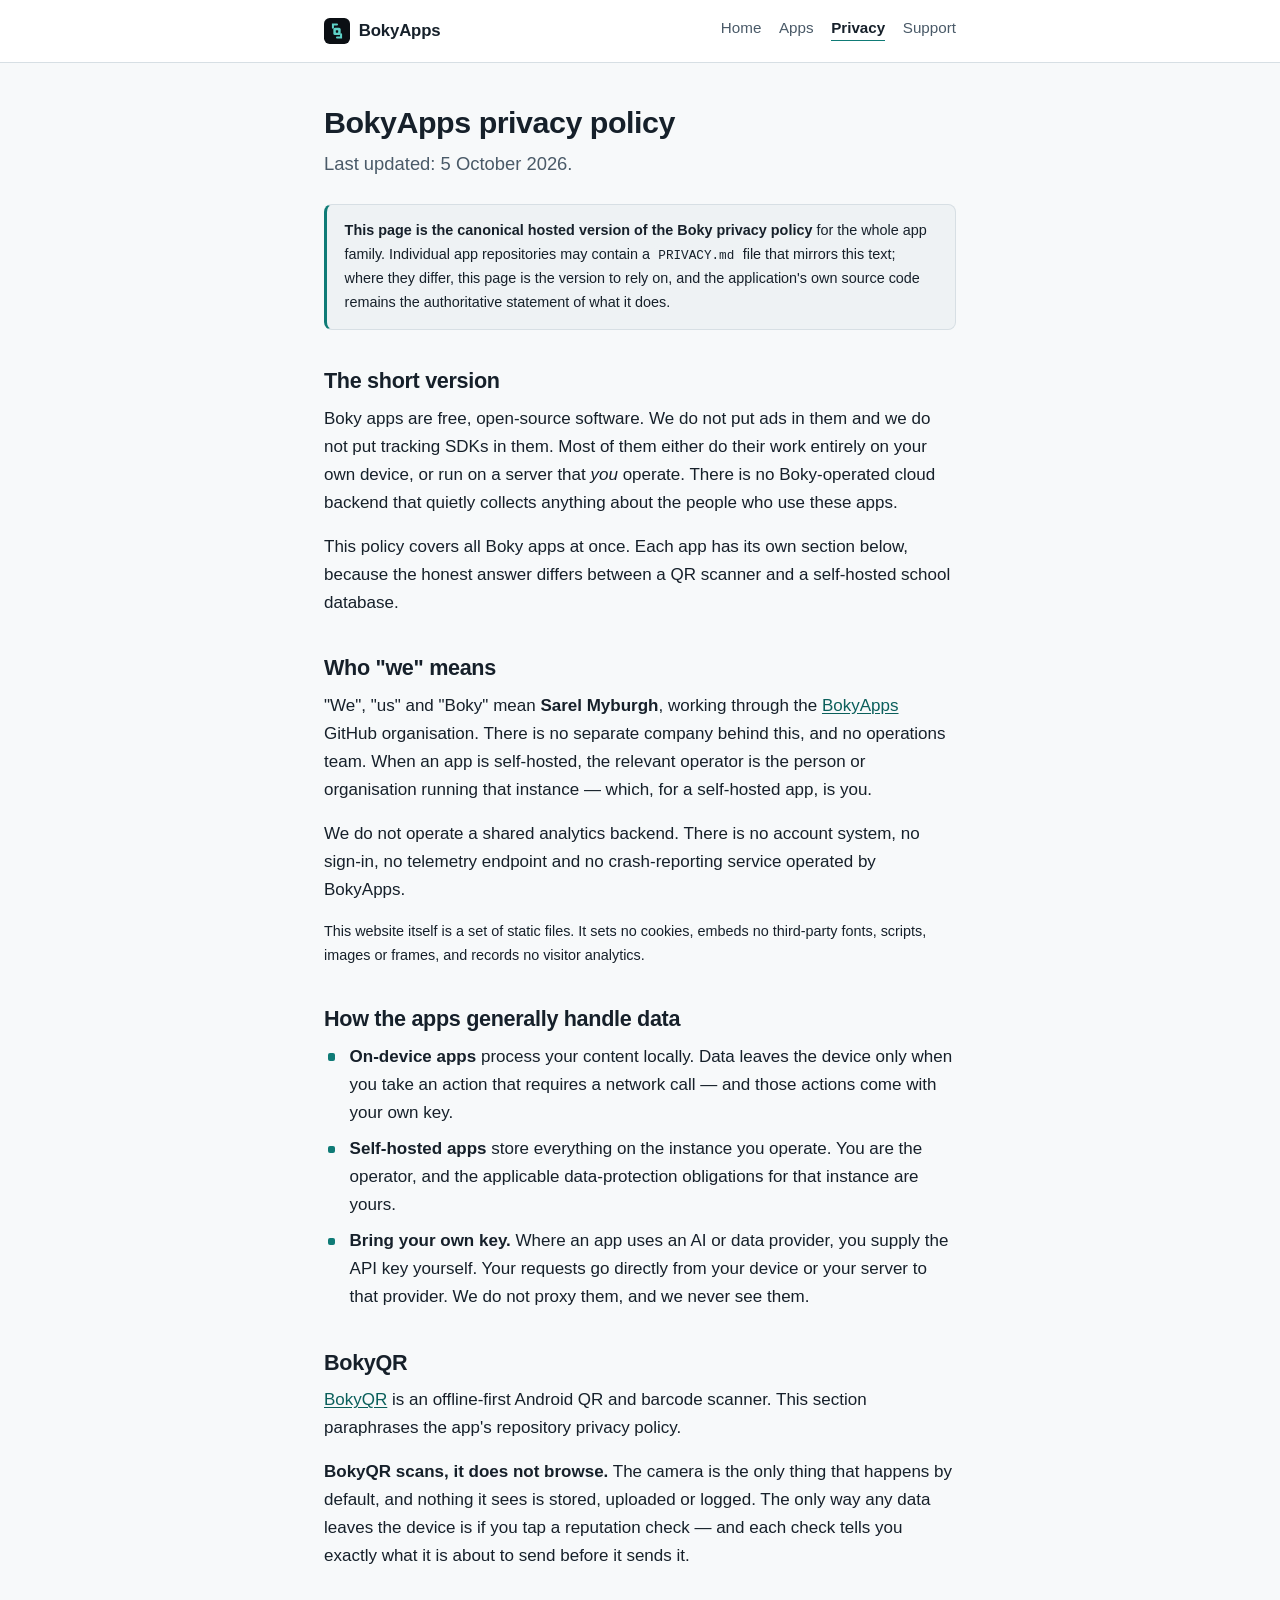
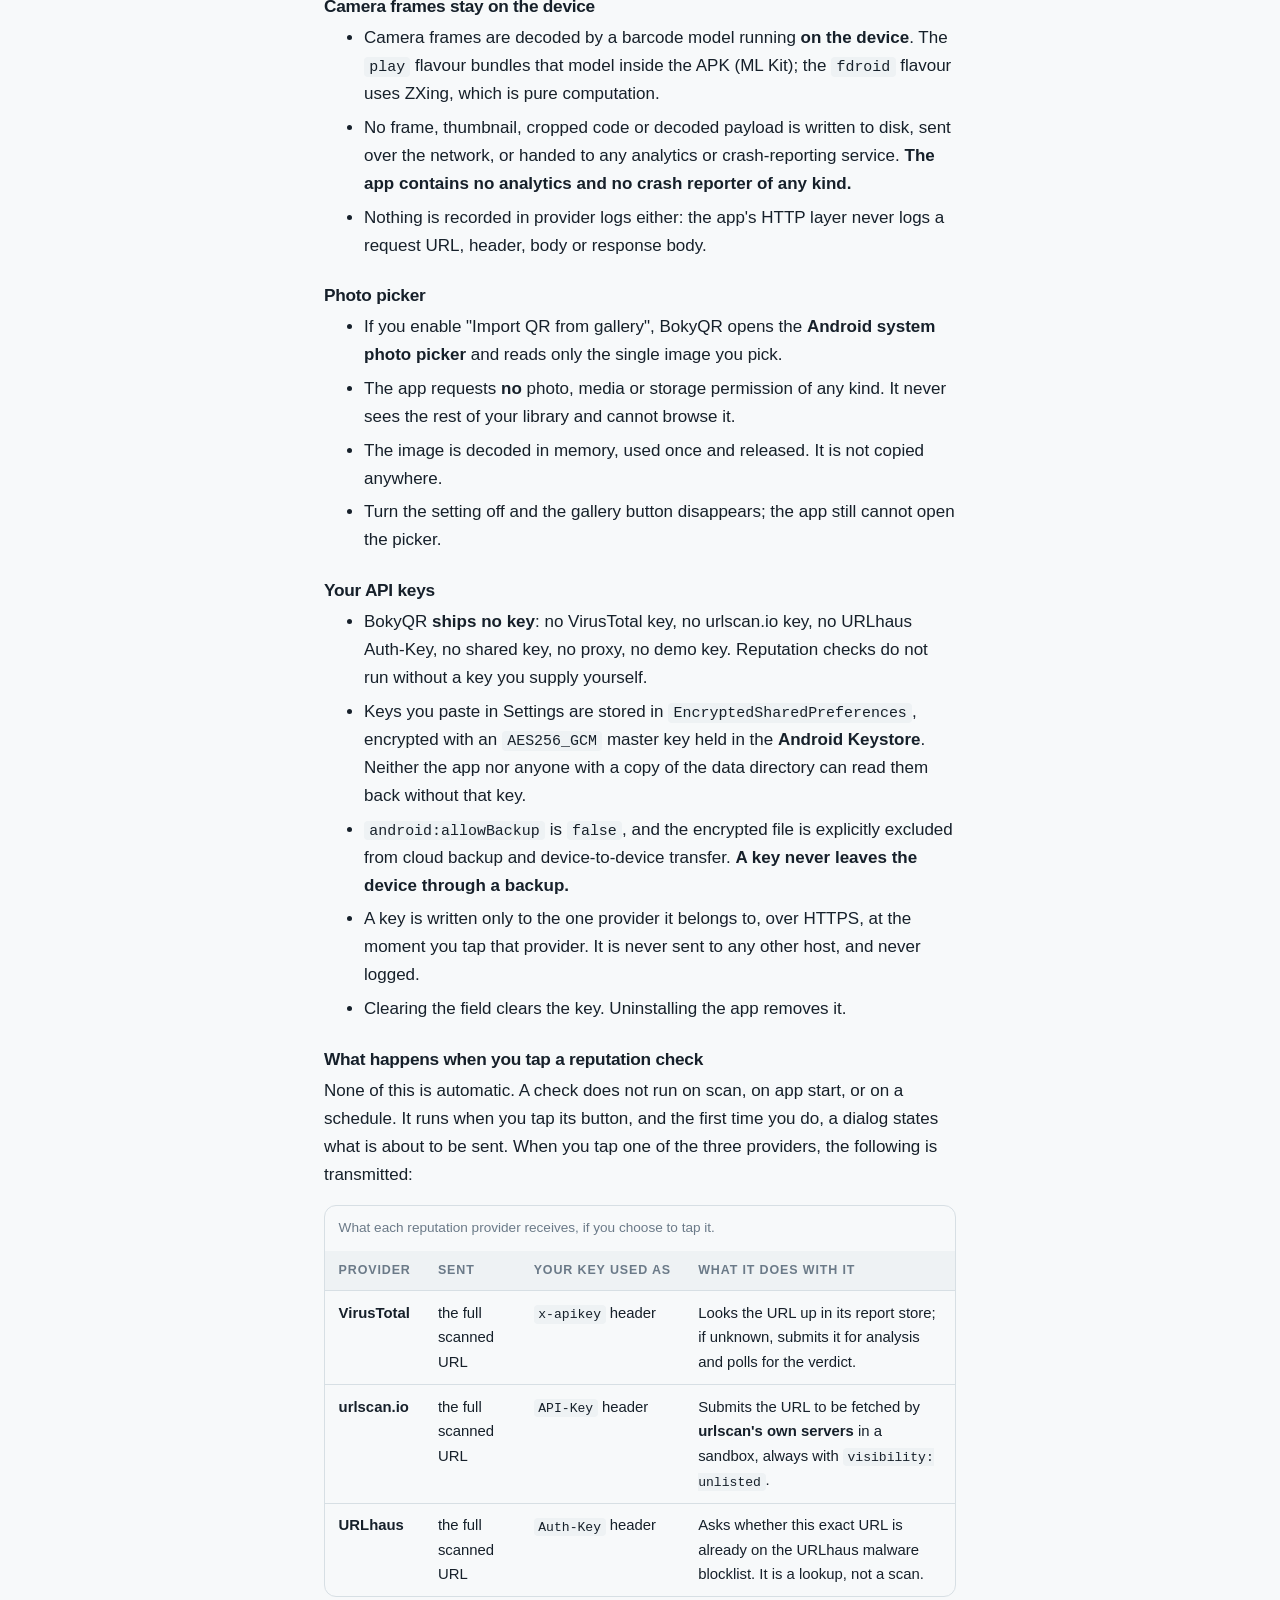
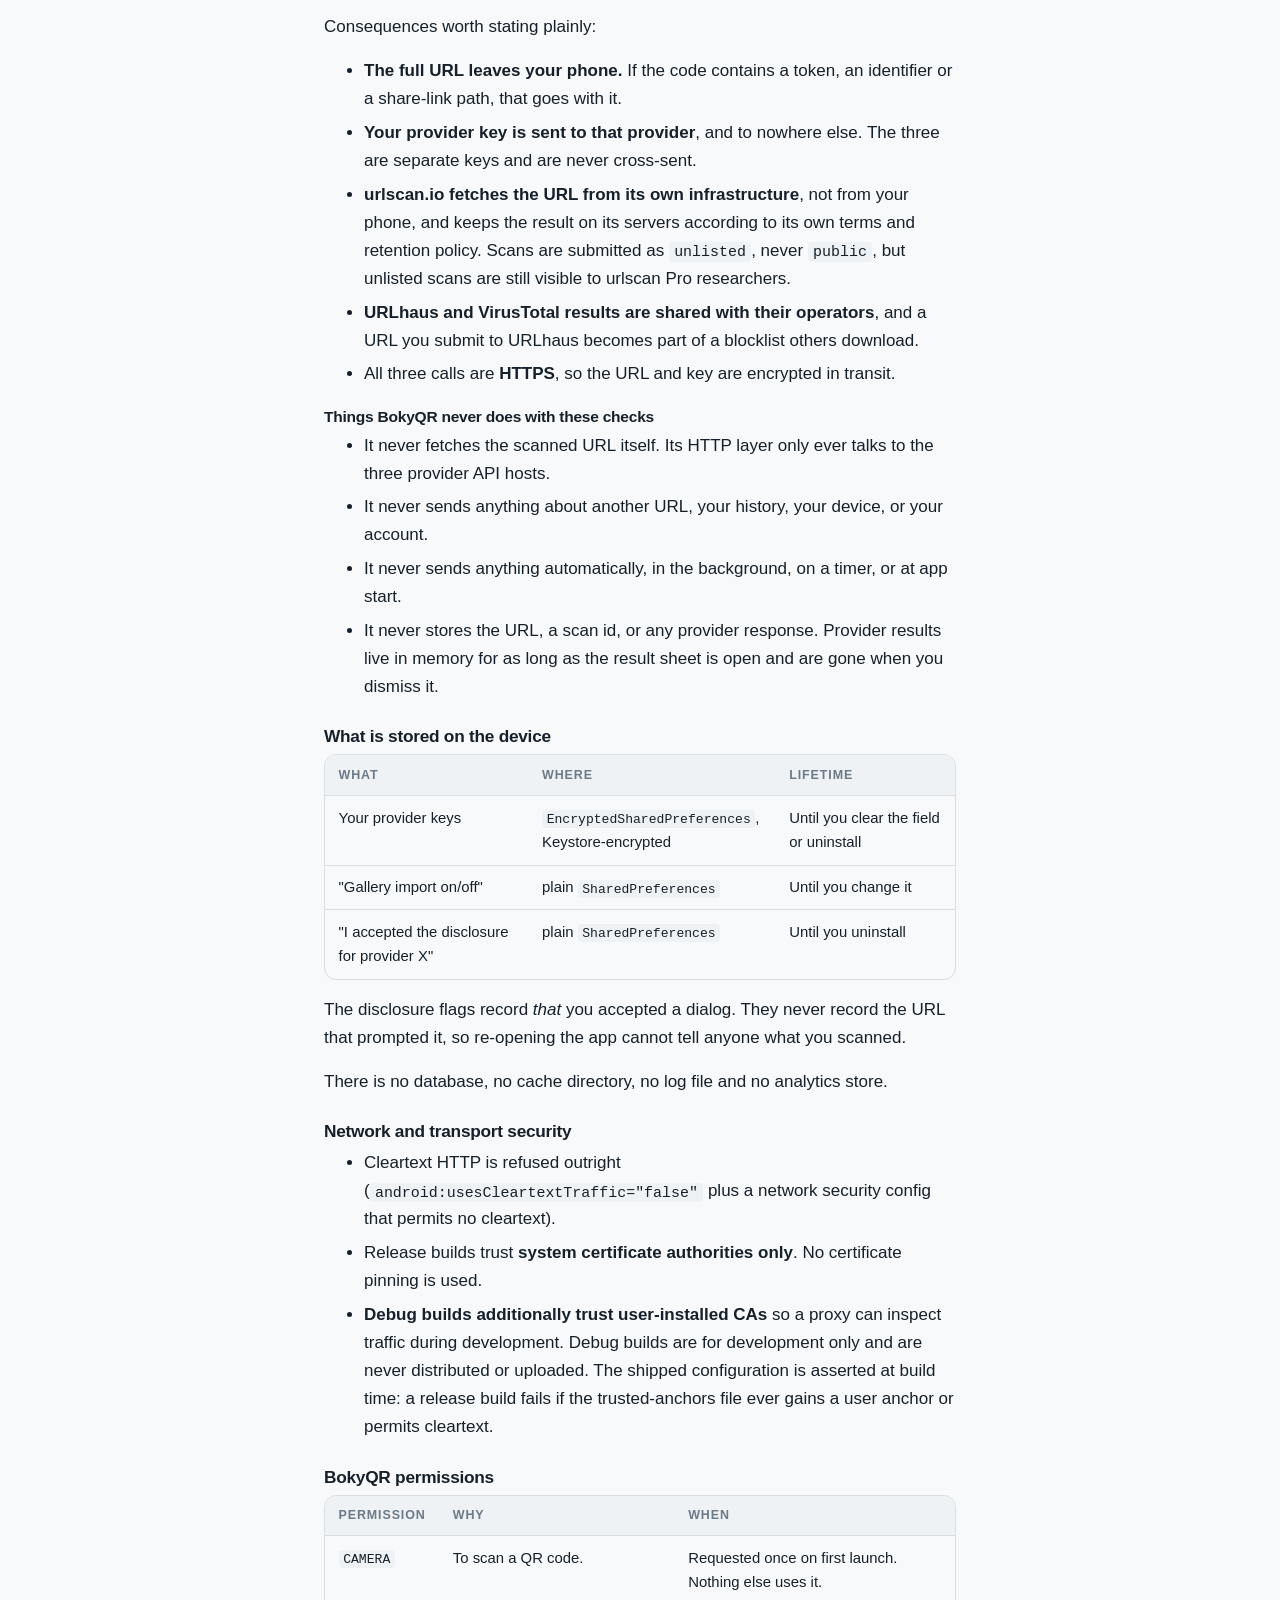
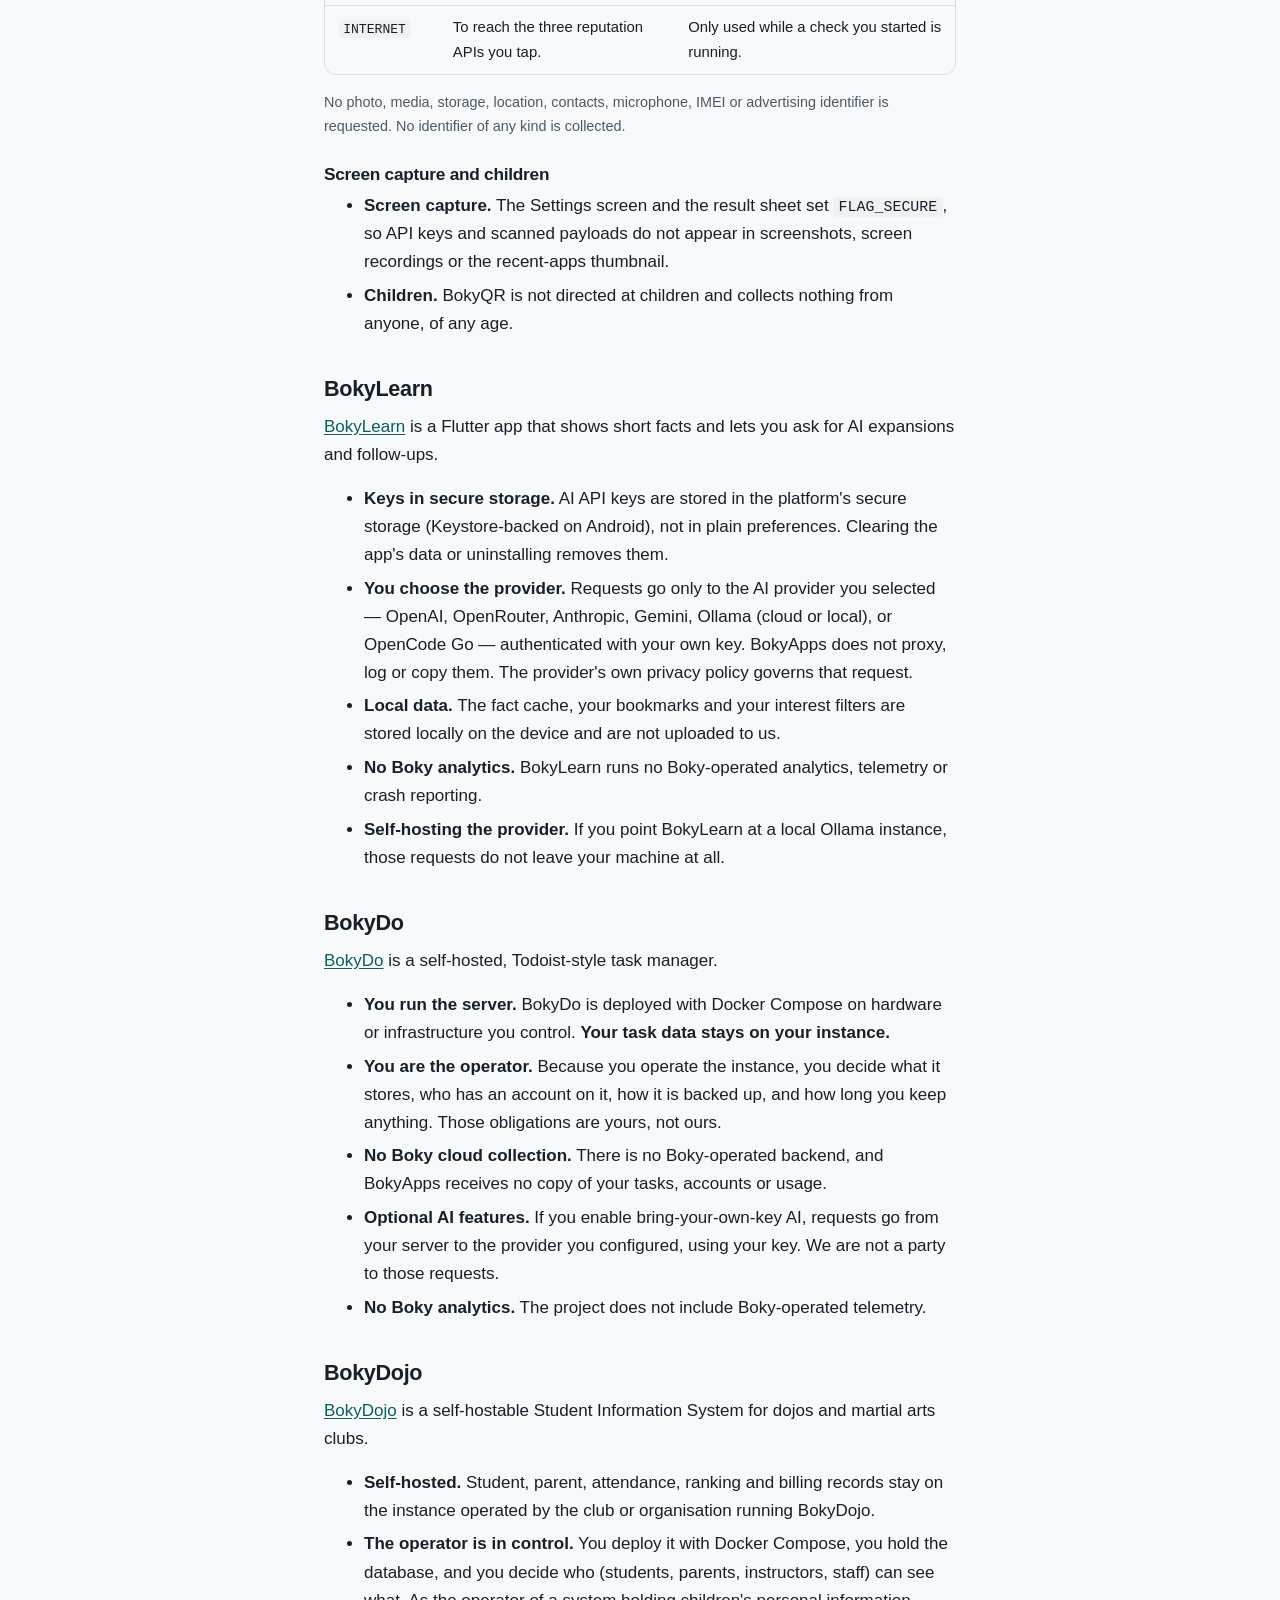
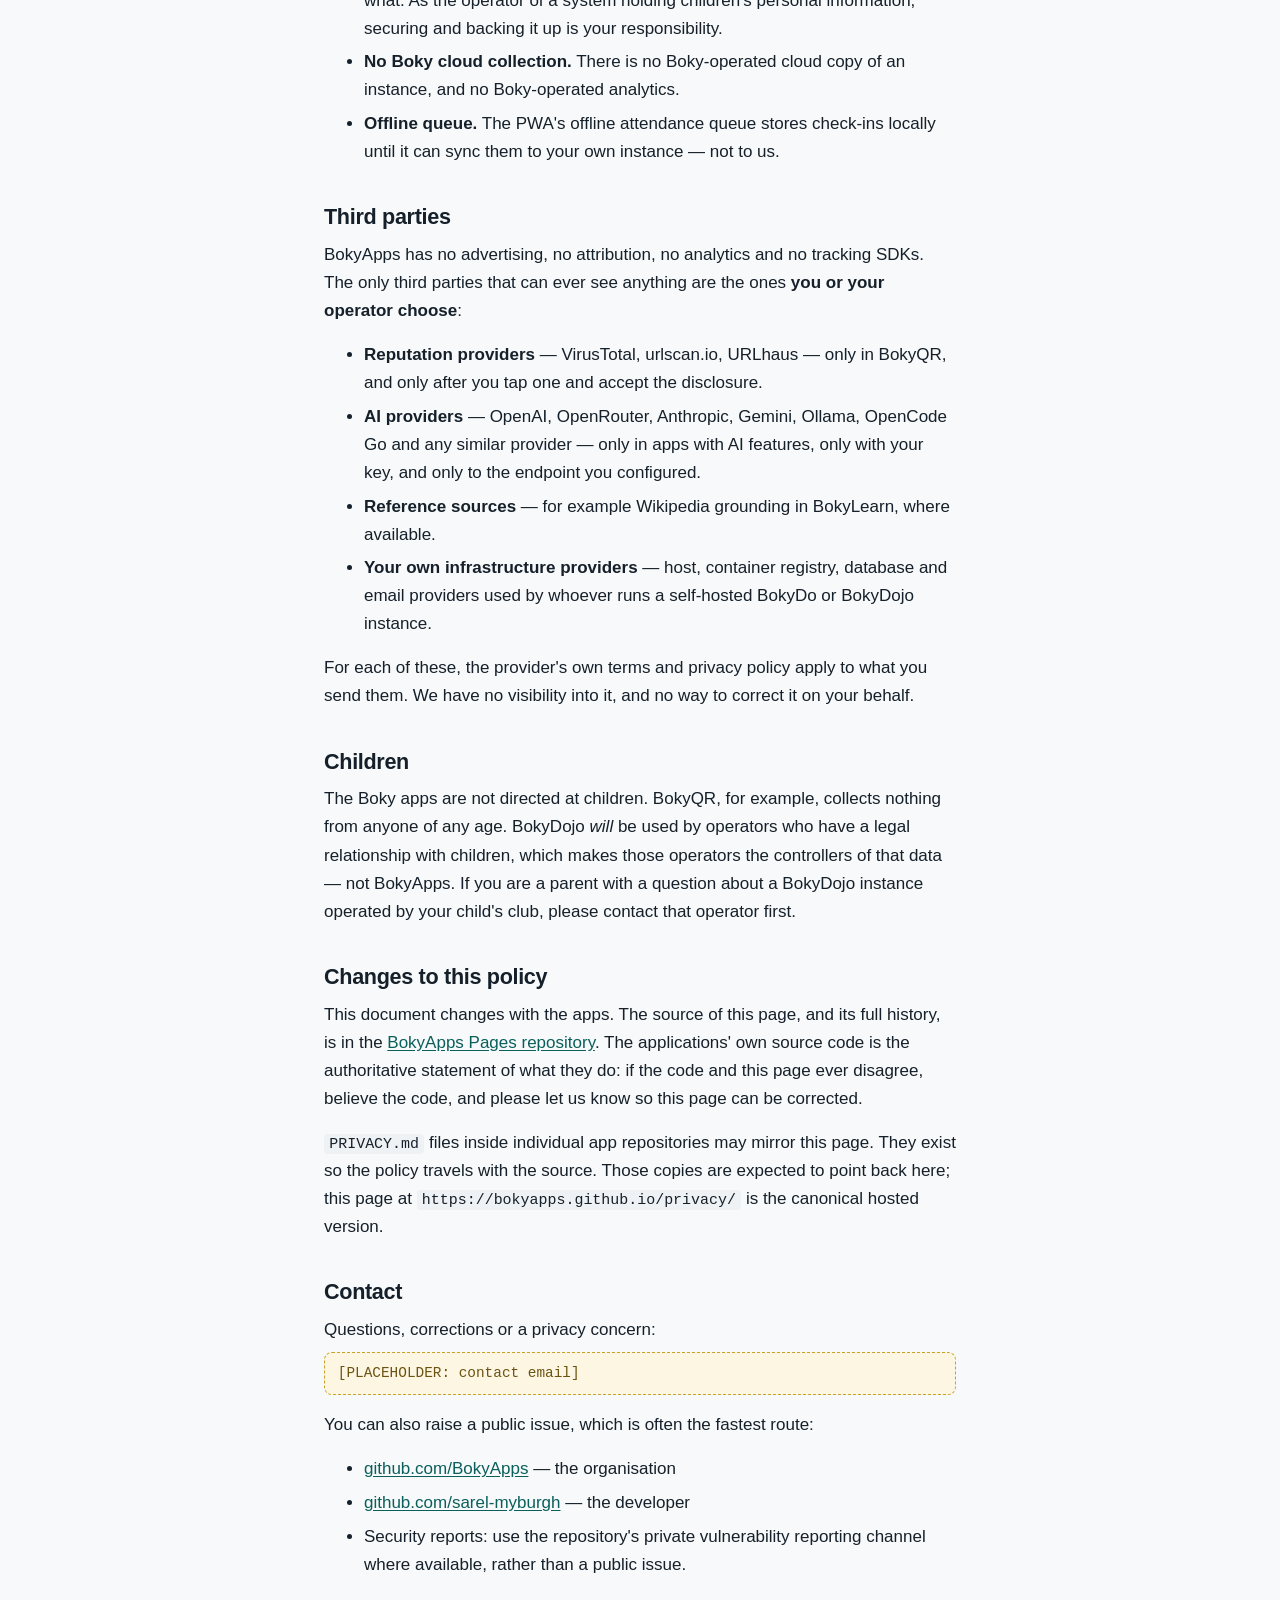
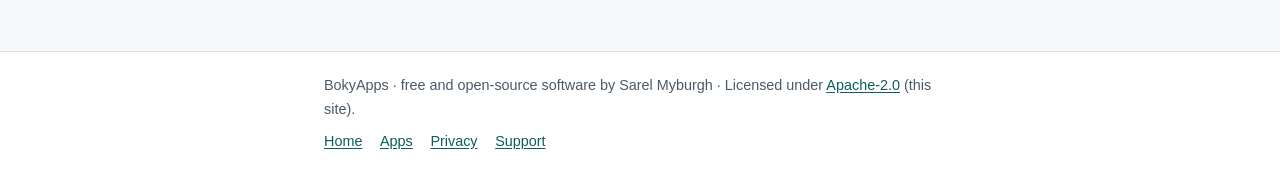
==== privacy/index.html @ 9769fcdb "Add Boky apps GitHub Pages site Static home for BokyQR, BokyDo, BokyLearn and BokyDojo: ethos landin" ====
<!DOCTYPE html>
<html lang="en">
<head>
<meta charset="utf-8">
<meta name="viewport" content="width=device-width, initial-scale=1">
<title>Privacy policy — BokyApps</title>
<meta name="description" content="The single privacy policy for all Boky apps: BokyQR, BokyDo, BokyLearn and BokyDojo. No ads, no tracking, no Boky-operated cloud backend.">
<link rel="icon" href="/assets/favicon.svg" type="image/svg+xml">
<link rel="canonical" href="https://bokyapps.github.io/privacy/">
<link rel="stylesheet" href="/assets/style.css">
</head>
<body>
<a class="skip-link" href="#main">Skip to main content</a>
<div class="page">

<header class="site-header">
  <div class="wrap">
    <a class="brand" href="/">
      <svg viewBox="0 0 64 64" aria-hidden="true" focusable="false">
        <rect width="64" height="64" rx="14" fill="#0b0f14"/>
        <g fill="none" stroke="#5fd3c9" stroke-width="5" stroke-linecap="round">
          <path d="M22 24V16h10"/><path d="M42 40v8H32"/>
        </g>
        <rect x="23" y="24" width="18" height="18" rx="4" fill="#5fd3c9"/>
        <rect x="29" y="30" width="6" height="6" rx="1.5" fill="#0b0f14"/>
      </svg>
      <span>BokyApps</span>
    </a>
    <nav class="nav" aria-label="Main">
      <ul>
        <li><a href="/">Home</a></li>
        <li><a href="/#apps">Apps</a></li>
        <li><a href="/privacy/" aria-current="page">Privacy</a></li>
        <li><a href="/support/">Support</a></li>
      </ul>
    </nav>
  </div>
</header>

<main id="main">
  <div class="wrap">

    <h1>BokyApps privacy policy</h1>
    <p class="lede">Last updated: 5 October 2026.</p>

    <div class="note">
      <p class="small">
        <strong>This page is the canonical hosted version of the Boky privacy policy</strong>
        for the whole app family. Individual app repositories may contain a
        <code>PRIVACY.md</code> file that mirrors this text; where they differ, this page is
        the version to rely on, and the application's own source code remains the
        authoritative statement of what it does.
      </p>
    </div>

    <h2 id="intro">The short version</h2>
    <p>
      Boky apps are free, open-source software. We do not put ads in them and we do not put
      tracking SDKs in them. Most of them either do their work entirely on your own device,
      or run on a server that <em>you</em> operate. There is no Boky-operated cloud backend
      that quietly collects anything about the people who use these apps.
    </p>
    <p>
      This policy covers all Boky apps at once. Each app has its own section below, because
      the honest answer differs between a QR scanner and a self-hosted school database.
    </p>

    <h2 id="who-we-are">Who "we" means</h2>
    <p>
      "We", "us" and "Boky" mean <strong>Sarel Myburgh</strong>, working through the
      <a href="https://github.com/BokyApps" rel="noopener">BokyApps</a> GitHub organisation.
      There is no separate company behind this, and no operations team. When an app is
      self-hosted, the relevant operator is the person or organisation running that
      instance &mdash; which, for a self-hosted app, is you.
    </p>
    <p>
      We do not operate a shared analytics backend. There is no account system, no sign-in,
      no telemetry endpoint and no crash-reporting service operated by BokyApps.
    </p>
    <p class="small">
      This website itself is a set of static files. It sets no cookies, embeds no
      third-party fonts, scripts, images or frames, and records no visitor analytics.
    </p>

    <h2 id="general">How the apps generally handle data</h2>
    <ul class="checklist">
      <li><strong>On-device apps</strong> process your content locally. Data leaves the device only when you take an action that requires a network call &mdash; and those actions come with your own key.</li>
      <li><strong>Self-hosted apps</strong> store everything on the instance you operate. You are the operator, and the applicable data-protection obligations for that instance are yours.</li>
      <li><strong>Bring your own key.</strong> Where an app uses an AI or data provider, you supply the API key yourself. Your requests go directly from your device or your server to that provider. We do not proxy them, and we never see them.</li>
    </ul>

    <h2 id="bokyqr">BokyQR</h2>
    <p>
      <a href="https://github.com/sarel-myburgh/BokyQR" rel="noopener">BokyQR</a> is an
      offline-first Android QR and barcode scanner. This section paraphrases the app's
      repository privacy policy.
    </p>
    <p>
      <strong>BokyQR scans, it does not browse.</strong> The camera is the only thing that
      happens by default, and nothing it sees is stored, uploaded or logged. The only way
      any data leaves the device is if you tap a reputation check &mdash; and each check
      tells you exactly what it is about to send before it sends it.
    </p>

    <h3>Camera frames stay on the device</h3>
    <ul>
      <li>Camera frames are decoded by a barcode model running <strong>on the device</strong>. The <code>play</code> flavour bundles that model inside the APK (ML Kit); the <code>fdroid</code> flavour uses ZXing, which is pure computation.</li>
      <li>No frame, thumbnail, cropped code or decoded payload is written to disk, sent over the network, or handed to any analytics or crash-reporting service. <strong>The app contains no analytics and no crash reporter of any kind.</strong></li>
      <li>Nothing is recorded in provider logs either: the app's HTTP layer never logs a request URL, header, body or response body.</li>
    </ul>

    <h3>Photo picker</h3>
    <ul>
      <li>If you enable "Import QR from gallery", BokyQR opens the <strong>Android system photo picker</strong> and reads only the single image you pick.</li>
      <li>The app requests <strong>no</strong> photo, media or storage permission of any kind. It never sees the rest of your library and cannot browse it.</li>
      <li>The image is decoded in memory, used once and released. It is not copied anywhere.</li>
      <li>Turn the setting off and the gallery button disappears; the app still cannot open the picker.</li>
    </ul>

    <h3>Your API keys</h3>
    <ul>
      <li>BokyQR <strong>ships no key</strong>: no VirusTotal key, no urlscan.io key, no URLhaus Auth-Key, no shared key, no proxy, no demo key. Reputation checks do not run without a key you supply yourself.</li>
      <li>Keys you paste in Settings are stored in <code>EncryptedSharedPreferences</code>, encrypted with an <code>AES256_GCM</code> master key held in the <strong>Android Keystore</strong>. Neither the app nor anyone with a copy of the data directory can read them back without that key.</li>
      <li><code>android:allowBackup</code> is <code>false</code>, and the encrypted file is explicitly excluded from cloud backup and device-to-device transfer. <strong>A key never leaves the device through a backup.</strong></li>
      <li>A key is written only to the one provider it belongs to, over HTTPS, at the moment you tap that provider. It is never sent to any other host, and never logged.</li>
      <li>Clearing the field clears the key. Uninstalling the app removes it.</li>
    </ul>

    <h3>What happens when you tap a reputation check</h3>
    <p>
      None of this is automatic. A check does not run on scan, on app start, or on a
      schedule. It runs when you tap its button, and the first time you do, a dialog states
      what is about to be sent. When you tap one of the three providers, the following is
      transmitted:
    </p>
    <div class="table-scroll">
      <table>
        <caption>What each reputation provider receives, if you choose to tap it.</caption>
        <thead>
          <tr>
            <th scope="col">Provider</th>
            <th scope="col">Sent</th>
            <th scope="col">Your key used as</th>
            <th scope="col">What it does with it</th>
          </tr>
        </thead>
        <tbody>
          <tr>
            <td><strong>VirusTotal</strong></td>
            <td>the full scanned URL</td>
            <td><code>x-apikey</code> header</td>
            <td>Looks the URL up in its report store; if unknown, submits it for analysis and polls for the verdict.</td>
          </tr>
          <tr>
            <td><strong>urlscan.io</strong></td>
            <td>the full scanned URL</td>
            <td><code>API-Key</code> header</td>
            <td>Submits the URL to be fetched by <strong>urlscan's own servers</strong> in a sandbox, always with <code>visibility: unlisted</code>.</td>
          </tr>
          <tr>
            <td><strong>URLhaus</strong></td>
            <td>the full scanned URL</td>
            <td><code>Auth-Key</code> header</td>
            <td>Asks whether this exact URL is already on the URLhaus malware blocklist. It is a lookup, not a scan.</td>
          </tr>
        </tbody>
      </table>
    </div>

    <p>Consequences worth stating plainly:</p>
    <ul>
      <li><strong>The full URL leaves your phone.</strong> If the code contains a token, an identifier or a share-link path, that goes with it.</li>
      <li><strong>Your provider key is sent to that provider</strong>, and to nowhere else. The three are separate keys and are never cross-sent.</li>
      <li><strong>urlscan.io fetches the URL from its own infrastructure</strong>, not from your phone, and keeps the result on its servers according to its own terms and retention policy. Scans are submitted as <code>unlisted</code>, never <code>public</code>, but unlisted scans are still visible to urlscan Pro researchers.</li>
      <li><strong>URLhaus and VirusTotal results are shared with their operators</strong>, and a URL you submit to URLhaus becomes part of a blocklist others download.</li>
      <li>All three calls are <strong>HTTPS</strong>, so the URL and key are encrypted in transit.</li>
    </ul>

    <h4>Things BokyQR never does with these checks</h4>
    <ul>
      <li>It never fetches the scanned URL itself. Its HTTP layer only ever talks to the three provider API hosts.</li>
      <li>It never sends anything about another URL, your history, your device, or your account.</li>
      <li>It never sends anything automatically, in the background, on a timer, or at app start.</li>
      <li>It never stores the URL, a scan id, or any provider response. Provider results live in memory for as long as the result sheet is open and are gone when you dismiss it.</li>
    </ul>

    <h3>What is stored on the device</h3>
    <div class="table-scroll">
      <table>
        <thead>
          <tr><th scope="col">What</th><th scope="col">Where</th><th scope="col">Lifetime</th></tr>
        </thead>
        <tbody>
          <tr>
            <td>Your provider keys</td>
            <td><code>EncryptedSharedPreferences</code>, Keystore-encrypted</td>
            <td>Until you clear the field or uninstall</td>
          </tr>
          <tr>
            <td>"Gallery import on/off"</td>
            <td>plain <code>SharedPreferences</code></td>
            <td>Until you change it</td>
          </tr>
          <tr>
            <td>"I accepted the disclosure for provider X"</td>
            <td>plain <code>SharedPreferences</code></td>
            <td>Until you uninstall</td>
          </tr>
        </tbody>
      </table>
    </div>
    <p>
      The disclosure flags record <em>that</em> you accepted a dialog. They never record the
      URL that prompted it, so re-opening the app cannot tell anyone what you scanned.
    </p>
    <p>There is no database, no cache directory, no log file and no analytics store.</p>

    <h3>Network and transport security</h3>
    <ul>
      <li>Cleartext HTTP is refused outright (<code>android:usesCleartextTraffic="false"</code> plus a network security config that permits no cleartext).</li>
      <li>Release builds trust <strong>system certificate authorities only</strong>. No certificate pinning is used.</li>
      <li><strong>Debug builds additionally trust user-installed CAs</strong> so a proxy can inspect traffic during development. Debug builds are for development only and are never distributed or uploaded. The shipped configuration is asserted at build time: a release build fails if the trusted-anchors file ever gains a user anchor or permits cleartext.</li>
    </ul>

    <h3>BokyQR permissions</h3>
    <div class="table-scroll">
      <table>
        <thead>
          <tr><th scope="col">Permission</th><th scope="col">Why</th><th scope="col">When</th></tr>
        </thead>
        <tbody>
          <tr>
            <td><code>CAMERA</code></td>
            <td>To scan a QR code.</td>
            <td>Requested once on first launch. Nothing else uses it.</td>
          </tr>
          <tr>
            <td><code>INTERNET</code></td>
            <td>To reach the three reputation APIs you tap.</td>
            <td>Only used while a check you started is running.</td>
          </tr>
        </tbody>
      </table>
    </div>
    <p class="small muted">
      No photo, media, storage, location, contacts, microphone, IMEI or advertising identifier
      is requested. No identifier of any kind is collected.
    </p>

    <h3>Screen capture and children</h3>
    <ul>
      <li><strong>Screen capture.</strong> The Settings screen and the result sheet set <code>FLAG_SECURE</code>, so API keys and scanned payloads do not appear in screenshots, screen recordings or the recent-apps thumbnail.</li>
      <li><strong>Children.</strong> BokyQR is not directed at children and collects nothing from anyone, of any age.</li>
    </ul>

    <h2 id="bokylearn">BokyLearn</h2>
    <p>
      <a href="https://github.com/sarel-myburgh/bokylearn" rel="noopener">BokyLearn</a> is a
      Flutter app that shows short facts and lets you ask for AI expansions and follow-ups.
    </p>
    <ul>
      <li><strong>Keys in secure storage.</strong> AI API keys are stored in the platform's secure storage (Keystore-backed on Android), not in plain preferences. Clearing the app's data or uninstalling removes them.</li>
      <li><strong>You choose the provider.</strong> Requests go only to the AI provider you selected &mdash; OpenAI, OpenRouter, Anthropic, Gemini, Ollama (cloud or local), or OpenCode Go &mdash; authenticated with your own key. BokyApps does not proxy, log or copy them. The provider's own privacy policy governs that request.</li>
      <li><strong>Local data.</strong> The fact cache, your bookmarks and your interest filters are stored locally on the device and are not uploaded to us.</li>
      <li><strong>No Boky analytics.</strong> BokyLearn runs no Boky-operated analytics, telemetry or crash reporting.</li>
      <li><strong>Self-hosting the provider.</strong> If you point BokyLearn at a local Ollama instance, those requests do not leave your machine at all.</li>
    </ul>

    <h2 id="bokydo">BokyDo</h2>
    <p>
      <a href="https://github.com/sarel-myburgh/BokyDo" rel="noopener">BokyDo</a> is a
      self-hosted, Todoist-style task manager.
    </p>
    <ul>
      <li><strong>You run the server.</strong> BokyDo is deployed with Docker Compose on hardware or infrastructure you control. <strong>Your task data stays on your instance.</strong></li>
      <li><strong>You are the operator.</strong> Because you operate the instance, you decide what it stores, who has an account on it, how it is backed up, and how long you keep anything. Those obligations are yours, not ours.</li>
      <li><strong>No Boky cloud collection.</strong> There is no Boky-operated backend, and BokyApps receives no copy of your tasks, accounts or usage.</li>
      <li><strong>Optional AI features.</strong> If you enable bring-your-own-key AI, requests go from your server to the provider you configured, using your key. We are not a party to those requests.</li>
      <li><strong>No Boky analytics.</strong> The project does not include Boky-operated telemetry.</li>
    </ul>

    <h2 id="bokydojo">BokyDojo</h2>
    <p>
      <a href="https://github.com/sarel-myburgh/BokyDojo" rel="noopener">BokyDojo</a> is a
      self-hostable Student Information System for dojos and martial arts clubs.
    </p>
    <ul>
      <li><strong>Self-hosted.</strong> Student, parent, attendance, ranking and billing records stay on the instance operated by the club or organisation running BokyDojo.</li>
      <li><strong>The operator is in control.</strong> You deploy it with Docker Compose, you hold the database, and you decide who (students, parents, instructors, staff) can see what. As the operator of a system holding children's personal information, securing and backing it up is your responsibility.</li>
      <li><strong>No Boky cloud collection.</strong> There is no Boky-operated cloud copy of an instance, and no Boky-operated analytics.</li>
      <li><strong>Offline queue.</strong> The PWA's offline attendance queue stores check-ins locally until it can sync them to your own instance &mdash; not to us.</li>
    </ul>

    <h2 id="third-parties">Third parties</h2>
    <p>
      BokyApps has no advertising, no attribution, no analytics and no tracking SDKs. The
      only third parties that can ever see anything are the ones <strong>you or your
      operator choose</strong>:
    </p>
    <ul>
      <li><strong>Reputation providers</strong> &mdash; VirusTotal, urlscan.io, URLhaus &mdash; only in BokyQR, and only after you tap one and accept the disclosure.</li>
      <li><strong>AI providers</strong> &mdash; OpenAI, OpenRouter, Anthropic, Gemini, Ollama, OpenCode Go and any similar provider &mdash; only in apps with AI features, only with your key, and only to the endpoint you configured.</li>
      <li><strong>Reference sources</strong> &mdash; for example Wikipedia grounding in BokyLearn, where available.</li>
      <li><strong>Your own infrastructure providers</strong> &mdash; host, container registry, database and email providers used by whoever runs a self-hosted BokyDo or BokyDojo instance.</li>
    </ul>
    <p>
      For each of these, the provider's own terms and privacy policy apply to what you send
      them. We have no visibility into it, and no way to correct it on your behalf.
    </p>

    <h2 id="children">Children</h2>
    <p>
      The Boky apps are not directed at children. BokyQR, for example, collects nothing from
      anyone of any age. BokyDojo <em>will</em> be used by operators who have a legal
      relationship with children, which makes those operators the controllers of that data
      &mdash; not BokyApps. If you are a parent with a question about a BokyDojo instance
      operated by your child's club, please contact that operator first.
    </p>

    <h2 id="changes">Changes to this policy</h2>
    <p>
      This document changes with the apps. The source of this page, and its full history,
      is in the <a href="https://github.com/BokyApps/bokyapps.github.io" rel="noopener">BokyApps
      Pages repository</a>. The applications' own source code is the authoritative statement
      of what they do: if the code and this page ever disagree, believe the code, and please
      let us know so this page can be corrected.
    </p>
    <p>
      <code>PRIVACY.md</code> files inside individual app repositories may mirror this page.
      They exist so the policy travels with the source. Those copies are expected to point
      back here; this page at <code>https://bokyapps.github.io/privacy/</code> is the
      canonical hosted version.
    </p>

    <h2 id="contact">Contact</h2>
    <p>
      Questions, corrections or a privacy concern:
      <span class="placeholder">[PLACEHOLDER: contact email]</span>
    </p>
    <p>
      You can also raise a public issue, which is often the fastest route:
    </p>
    <ul>
      <li><a href="https://github.com/BokyApps" rel="noopener">github.com/BokyApps</a> &mdash; the organisation</li>
      <li><a href="https://github.com/sarel-myburgh" rel="noopener">github.com/sarel-myburgh</a> &mdash; the developer</li>
      <li>Security reports: use the repository's private vulnerability reporting channel where available, rather than a public issue.</li>
    </ul>

  </div>
</main>

<footer class="site-footer">
  <div class="wrap">
    <p>
      BokyApps &middot; free and open-source software by Sarel Myburgh &middot;
      Licensed under <a href="https://www.apache.org/licenses/LICENSE-2.0" rel="noopener">Apache-2.0</a> (this site).
    </p>
    <ul>
      <li><a href="/">Home</a></li>
      <li><a href="/#apps">Apps</a></li>
      <li><a href="/privacy/" aria-current="page">Privacy</a></li>
      <li><a href="/support/">Support</a></li>
    </ul>
  </div>
</footer>

</div>
</body>
</html>
---- assets/style.css ----
/* ==========================================================================
   BokyApps — shared stylesheet
   Static, self-hosted, no external fonts / CDNs / trackers.
   Light mode first, dark mode via prefers-color-scheme.
   ========================================================================== */

/* --- Design tokens ------------------------------------------------------ */

:root {
  color-scheme: light dark;

  --bg:        #f7f9fa;
  --bg-soft:   #ffffff;
  --bg-inset:  #eef2f4;
  --fg:        #16202a;
  --fg-muted:  #4a5a68;
  --fg-faint:  #6b7a88;
  --border:    #d7dfe4;
  --border-strong: #b9c5cd;

  --accent:      #0f7b76;
  --accent-soft: #e2f1f0;
  --accent-fg:   #0a5f5b;

  --ph-bg:    #fdf6e3;
  --ph-border:#c9a227;
  --ph-fg:    #6b5310;

  --code-bg: #eef2f4;

  --maxw: 42rem;
  --radius: 12px;
  --radius-sm: 8px;

  --font: -apple-system, BlinkMacSystemFont, "Segoe UI", Roboto, "Helvetica Neue",
          Arial, "Noto Sans", sans-serif, "Apple Color Emoji", "Segoe UI Emoji";
  --mono: ui-monospace, SFMono-Regular, Menlo, Consolas, "Liberation Mono",
          "DejaVu Sans Mono", monospace;
}

@media (prefers-color-scheme: dark) {
  :root {
    --bg:        #0b0f14;
    --bg-soft:   #121820;
    --bg-inset:  #18202a;
    --fg:        #e6edf3;
    --fg-muted:  #a9b8c4;
    --fg-faint:  #8496a3;
    --border:    #253039;
    --border-strong: #35424e;

    --accent:      #5fd3c9;
    --accent-soft: #10302f;
    --accent-fg:   #8fe4dc;

    --ph-bg:    #241f10;
    --ph-border:#a98b2a;
    --ph-fg:    #e8cf82;

    --code-bg: #18202a;
  }
}

/* --- Reset -------------------------------------------------------------- */

*, *::before, *::after { box-sizing: border-box; }

html {
  -webkit-text-size-adjust: 100%;
  scroll-behavior: smooth;
}

@media (prefers-reduced-motion: reduce) {
  html { scroll-behavior: auto; }
  *, *::before, *::after { animation-duration: .01ms !important; transition-duration: .01ms !important; }
}

body {
  margin: 0;
  background: var(--bg);
  color: var(--fg);
  font-family: var(--font);
  font-size: 1.0625rem;
  line-height: 1.65;
  -webkit-font-smoothing: antialiased;
  text-rendering: optimizeLegibility;
}

img, svg { max-width: 100%; height: auto; }

/* --- Skip link ---------------------------------------------------------- */

.skip-link {
  position: absolute;
  left: -9999px;
  top: 0;
  background: var(--accent);
  color: var(--bg);
  padding: .6rem 1rem;
  border-radius: 0 0 var(--radius-sm) 0;
  z-index: 10;
  font-weight: 600;
}
.skip-link:focus { left: 0; }

/* --- Layout ------------------------------------------------------------- */

.wrap {
  max-width: var(--maxw);
  margin: 0 auto;
  padding: 0 1.25rem;
}

.page {
  display: flex;
  flex-direction: column;
  min-height: 100vh;
}

main { flex: 1 0 auto; padding: 2.5rem 0 3.5rem; }

/* --- Header / nav ------------------------------------------------------- */

.site-header {
  border-bottom: 1px solid var(--border);
  background: var(--bg-soft);
}

.site-header .wrap {
  display: flex;
  flex-wrap: wrap;
  align-items: center;
  justify-content: space-between;
  gap: .5rem 1rem;
  padding-top: .9rem;
  padding-bottom: .9rem;
}

.brand {
  display: inline-flex;
  align-items: center;
  gap: .55rem;
  font-weight: 700;
  font-size: 1.05rem;
  letter-spacing: -.01em;
  color: var(--fg);
  text-decoration: none;
}
.brand:hover { color: var(--accent); }
.brand svg { width: 26px; height: 26px; display: block; }

.nav ul {
  list-style: none;
  display: flex;
  flex-wrap: wrap;
  gap: .25rem 1.1rem;
  margin: 0;
  padding: 0;
}

.nav a {
  color: var(--fg-muted);
  text-decoration: none;
  font-size: .95rem;
  padding: .2rem 0;
  border-bottom: 1px solid transparent;
}
.nav a:hover { color: var(--accent); }
.nav a[aria-current="page"] {
  color: var(--fg);
  font-weight: 600;
  border-bottom-color: var(--accent);
}

/* Sub-navigation on app pages */
.appnav {
  margin: 2rem 0 0;
  padding: .75rem .9rem;
  background: var(--bg-inset);
  border: 1px solid var(--border);
  border-radius: var(--radius);
}
.appnav h2 {
  margin: 0 0 .4rem;
  font-size: .78rem;
  text-transform: uppercase;
  letter-spacing: .09em;
  color: var(--fg-faint);
}
.appnav ul {
  list-style: none;
  display: flex;
  flex-wrap: wrap;
  gap: .4rem 1.1rem;
  margin: 0;
  padding: 0;
}
.appnav a {
  color: var(--fg-muted);
  text-decoration: none;
  font-size: .92rem;
}
.appnav a:hover { color: var(--accent); text-decoration: underline; }
.appnav a[aria-current="page"] { color: var(--fg); font-weight: 600; }

/* --- Typography --------------------------------------------------------- */

h1, h2, h3, h4 {
  line-height: 1.25;
  letter-spacing: -.015em;
  color: var(--fg);
}

h1 { font-size: 1.9rem; margin: 0 0 .5rem; }
h2 { font-size: 1.35rem; margin: 2.4rem 0 .6rem; }
h3 { font-size: 1.08rem; margin: 1.6rem 0 .4rem; }
h4 { font-size: .97rem; margin: 1.2rem 0 .3rem; }

p, ul, ol, dl { margin: 0 0 1rem; }
li { margin-bottom: .35rem; }
li:last-child { margin-bottom: 0; }

.lede {
  font-size: 1.15rem;
  color: var(--fg-muted);
  margin-bottom: 1.5rem;
}

.muted { color: var(--fg-muted); }
.small { font-size: .9rem; }

a {
  color: var(--accent-fg);
  text-decoration: underline;
  text-underline-offset: 2px;
}
a:hover { text-decoration-thickness: 2px; }

:focus-visible {
  outline: 2px solid var(--accent);
  outline-offset: 2px;
  border-radius: 3px;
}

code, kbd, samp {
  font-family: var(--mono);
  font-size: .88em;
  background: var(--code-bg);
  padding: .12em .35em;
  border-radius: 4px;
  word-break: break-word;
}

hr {
  border: 0;
  border-top: 1px solid var(--border);
  margin: 2.5rem 0;
}

/* --- Buttons / pills ---------------------------------------------------- */

.btn-row {
  display: flex;
  flex-wrap: wrap;
  gap: .6rem;
  margin: 1.5rem 0 0;
}

.btn {
  display: inline-block;
  padding: .5rem 1rem;
  border-radius: var(--radius-sm);
  border: 1px solid var(--border-strong);
  background: var(--bg-soft);
  color: var(--fg);
  font-size: .95rem;
  font-weight: 600;
  text-decoration: none;
}
.btn:hover { border-color: var(--accent); color: var(--accent-fg); }

.btn-primary {
  background: var(--accent);
  border-color: var(--accent);
  color: #06201f;
}
.btn-primary:hover {
  color: #06201f;
  filter: brightness(1.08);
}
@media (prefers-color-scheme: light) {
  .btn-primary { color: #ffffff; }
  .btn-primary:hover { color: #ffffff; }
}

.pill {
  display: inline-block;
  font-size: .74rem;
  font-weight: 700;
  letter-spacing: .06em;
  text-transform: uppercase;
  padding: .15rem .55rem;
  border-radius: 999px;
  border: 1px solid var(--border-strong);
  color: var(--fg-faint);
  background: var(--bg-inset);
  vertical-align: middle;
}
.pill-accent {
  color: var(--accent-fg);
  border-color: var(--accent);
  background: var(--accent-soft);
}

/* --- Cards -------------------------------------------------------------- */

.card-grid {
  display: grid;
  grid-template-columns: 1fr;
  gap: 1rem;
  margin: 1.25rem 0 0;
}
@media (min-width: 34rem) {
  .card-grid { grid-template-columns: 1fr 1fr; }
}

.card {
  display: block;
  background: var(--bg-soft);
  border: 1px solid var(--border);
  border-radius: var(--radius);
  padding: 1.1rem 1.2rem;
  text-decoration: none;
  color: inherit;
}
a.card:hover {
  border-color: var(--accent);
  box-shadow: 0 1px 0 var(--accent);
}
.card h3 {
  margin: .15rem 0 .1rem;
  font-size: 1.1rem;
}
.card h3 a { color: inherit; text-decoration: none; }
.card p {
  margin: .35rem 0 0;
  color: var(--fg-muted);
  font-size: .95rem;
  line-height: 1.55;
}
.card .meta {
  margin: .6rem 0 0;
  font-size: .8rem;
  color: var(--fg-faint);
  font-family: var(--mono);
}

.plain-card {
  background: var(--bg-soft);
  border: 1px solid var(--border);
  border-radius: var(--radius);
  padding: 1.1rem 1.2rem;
}
.plain-card h3 { margin-top: 0; }

/* --- Feature list ------------------------------------------------------- */

.checklist { list-style: none; padding: 0; }
.checklist li {
  position: relative;
  padding-left: 1.6rem;
  margin-bottom: .5rem;
}
.checklist li::before {
  content: "";
  position: absolute;
  left: .25rem;
  top: .62em;
  width: .45rem;
  height: .45rem;
  border-radius: 2px;
  background: var(--accent);
}

/* --- Tables ------------------------------------------------------------- */

.table-scroll {
  overflow-x: auto;
  margin: 0 0 1rem;
  border: 1px solid var(--border);
  border-radius: var(--radius);
  -webkit-overflow-scrolling: touch;
}

table {
  border-collapse: collapse;
  width: 100%;
  min-width: 26rem;
  font-size: .93rem;
}

caption {
  caption-side: top;
  text-align: left;
  padding: .7rem .85rem;
  color: var(--fg-faint);
  font-size: .85rem;
}

th, td {
  text-align: left;
  vertical-align: top;
  padding: .6rem .85rem;
  border-bottom: 1px solid var(--border);
}
thead th {
  background: var(--bg-inset);
  font-size: .78rem;
  text-transform: uppercase;
  letter-spacing: .07em;
  color: var(--fg-faint);
  white-space: nowrap;
}
tbody tr:last-child td { border-bottom: 0; }

/* --- Notes / callouts --------------------------------------------------- */

.note {
  background: var(--bg-inset);
  border: 1px solid var(--border);
  border-left: 3px solid var(--accent);
  border-radius: var(--radius-sm);
  padding: .9rem 1.1rem;
  margin: 1.4rem 0;
  font-size: .96rem;
}
.note > :last-child { margin-bottom: 0; }
.note h3, .note h4 { margin-top: 0; }

/* --- Placeholders ------------------------------------------------------- */

.placeholder {
  display: block;
  font-family: var(--mono);
  font-size: .9rem;
  color: var(--ph-fg);
  background: var(--ph-bg);
  border: 1px dashed var(--ph-border);
  border-radius: var(--radius-sm);
  padding: .55rem .8rem;
  margin: .5rem 0 0;
  word-break: break-all;
}

.tag-placeholder {
  display: inline-block;
  font-size: .62rem;
  font-weight: 700;
  letter-spacing: .1em;
  text-transform: uppercase;
  color: var(--ph-fg);
  background: var(--ph-bg);
  border: 1px dashed var(--ph-border);
  border-radius: 4px;
  padding: 0 .35rem;
  margin-left: .4rem;
  vertical-align: .12em;
}

.support-grid {
  display: grid;
  grid-template-columns: 1fr;
  gap: 1rem;
  margin: 1.25rem 0 0;
}
@media (min-width: 34rem) {
  .support-grid { grid-template-columns: 1fr 1fr; }
}

.support-item {
  background: var(--bg-soft);
  border: 1px solid var(--border);
  border-radius: var(--radius);
  padding: 1rem 1.1rem;
}
.support-item h3 { margin: 0 0 .2rem; font-size: 1rem; }
.support-item p { margin: .2rem 0 0; font-size: .9rem; color: var(--fg-muted); }

/* --- Footer ------------------------------------------------------------- */

.site-footer {
  border-top: 1px solid var(--border);
  background: var(--bg-soft);
  font-size: .9rem;
  color: var(--fg-muted);
}
.site-footer .wrap {
  padding-top: 1.4rem;
  padding-bottom: 1.6rem;
}
.site-footer ul {
  list-style: none;
  display: flex;
  flex-wrap: wrap;
  gap: .3rem 1.1rem;
  margin: .5rem 0 0;
  padding: 0;
}
.site-footer p { margin: 0; }

.repo-note {
  font-family: var(--mono);
  font-size: .85rem;
  color: var(--fg-faint);
  word-break: break-all;
}
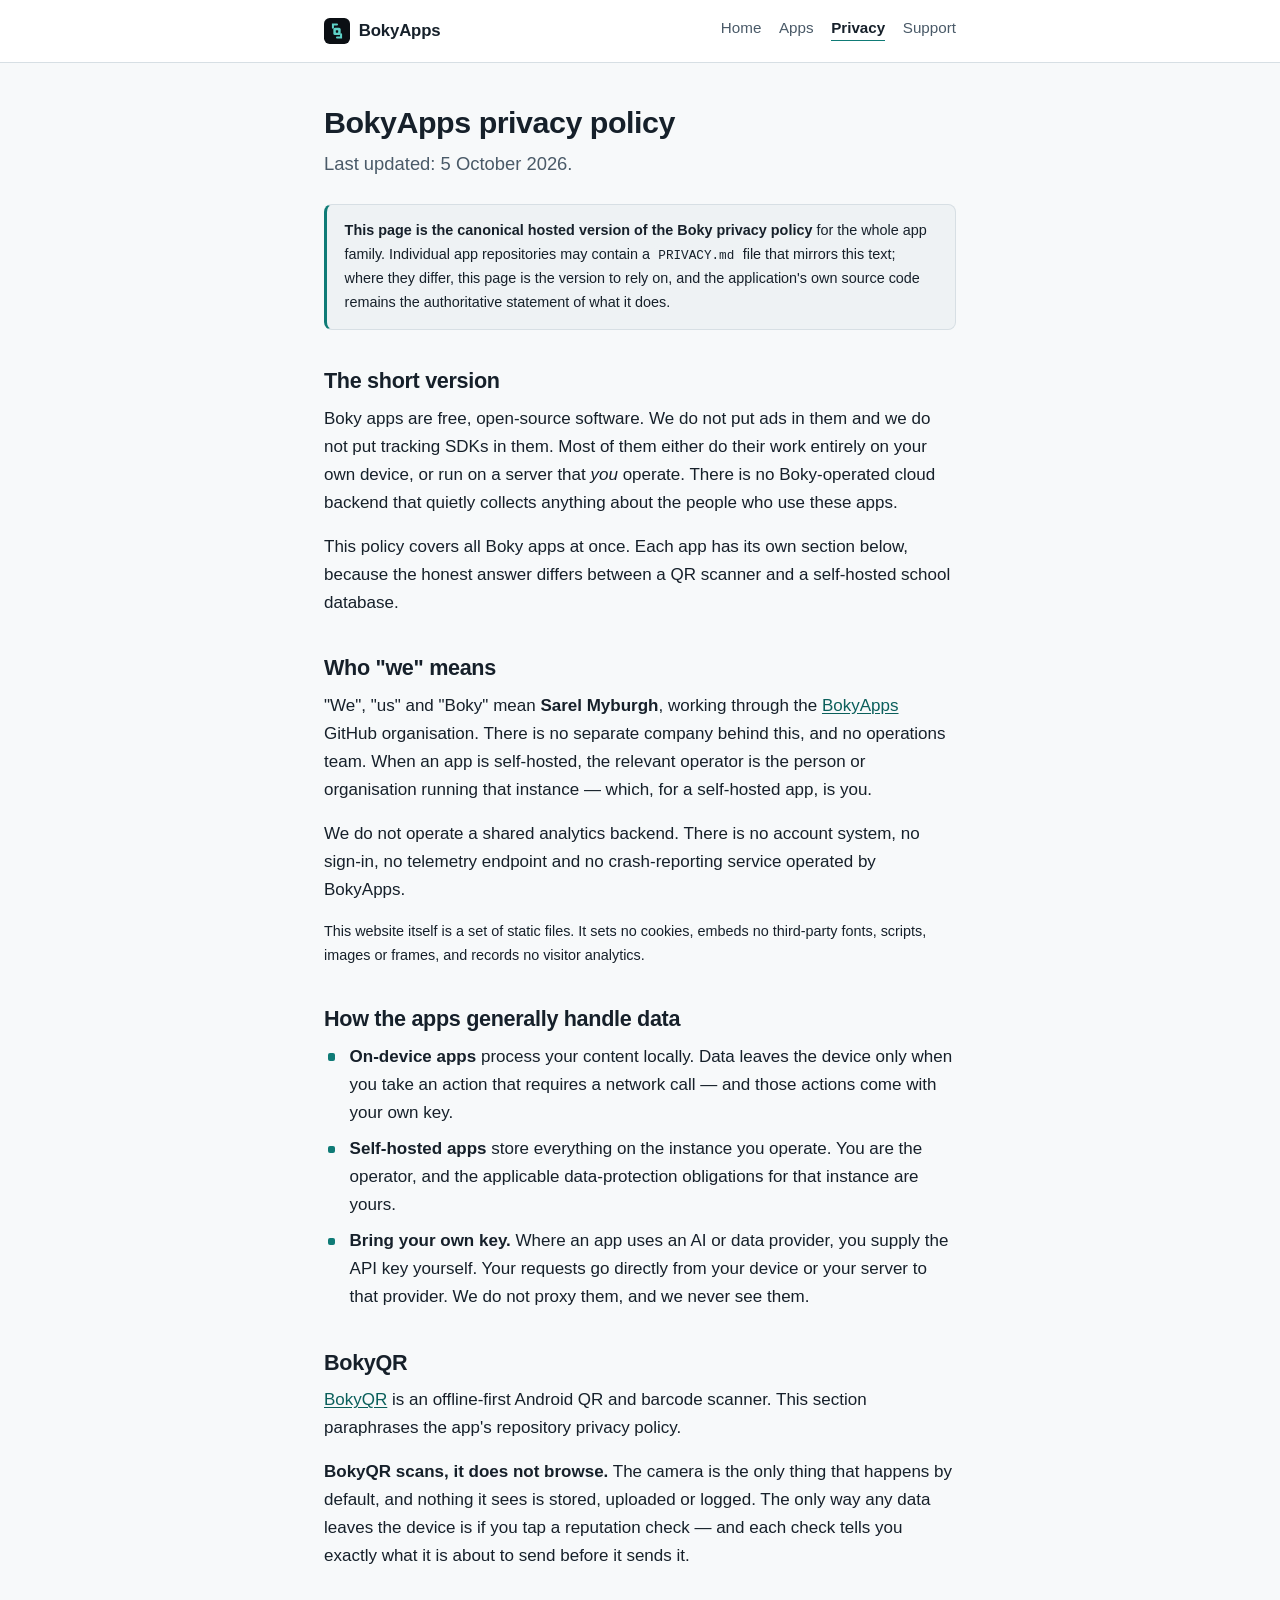
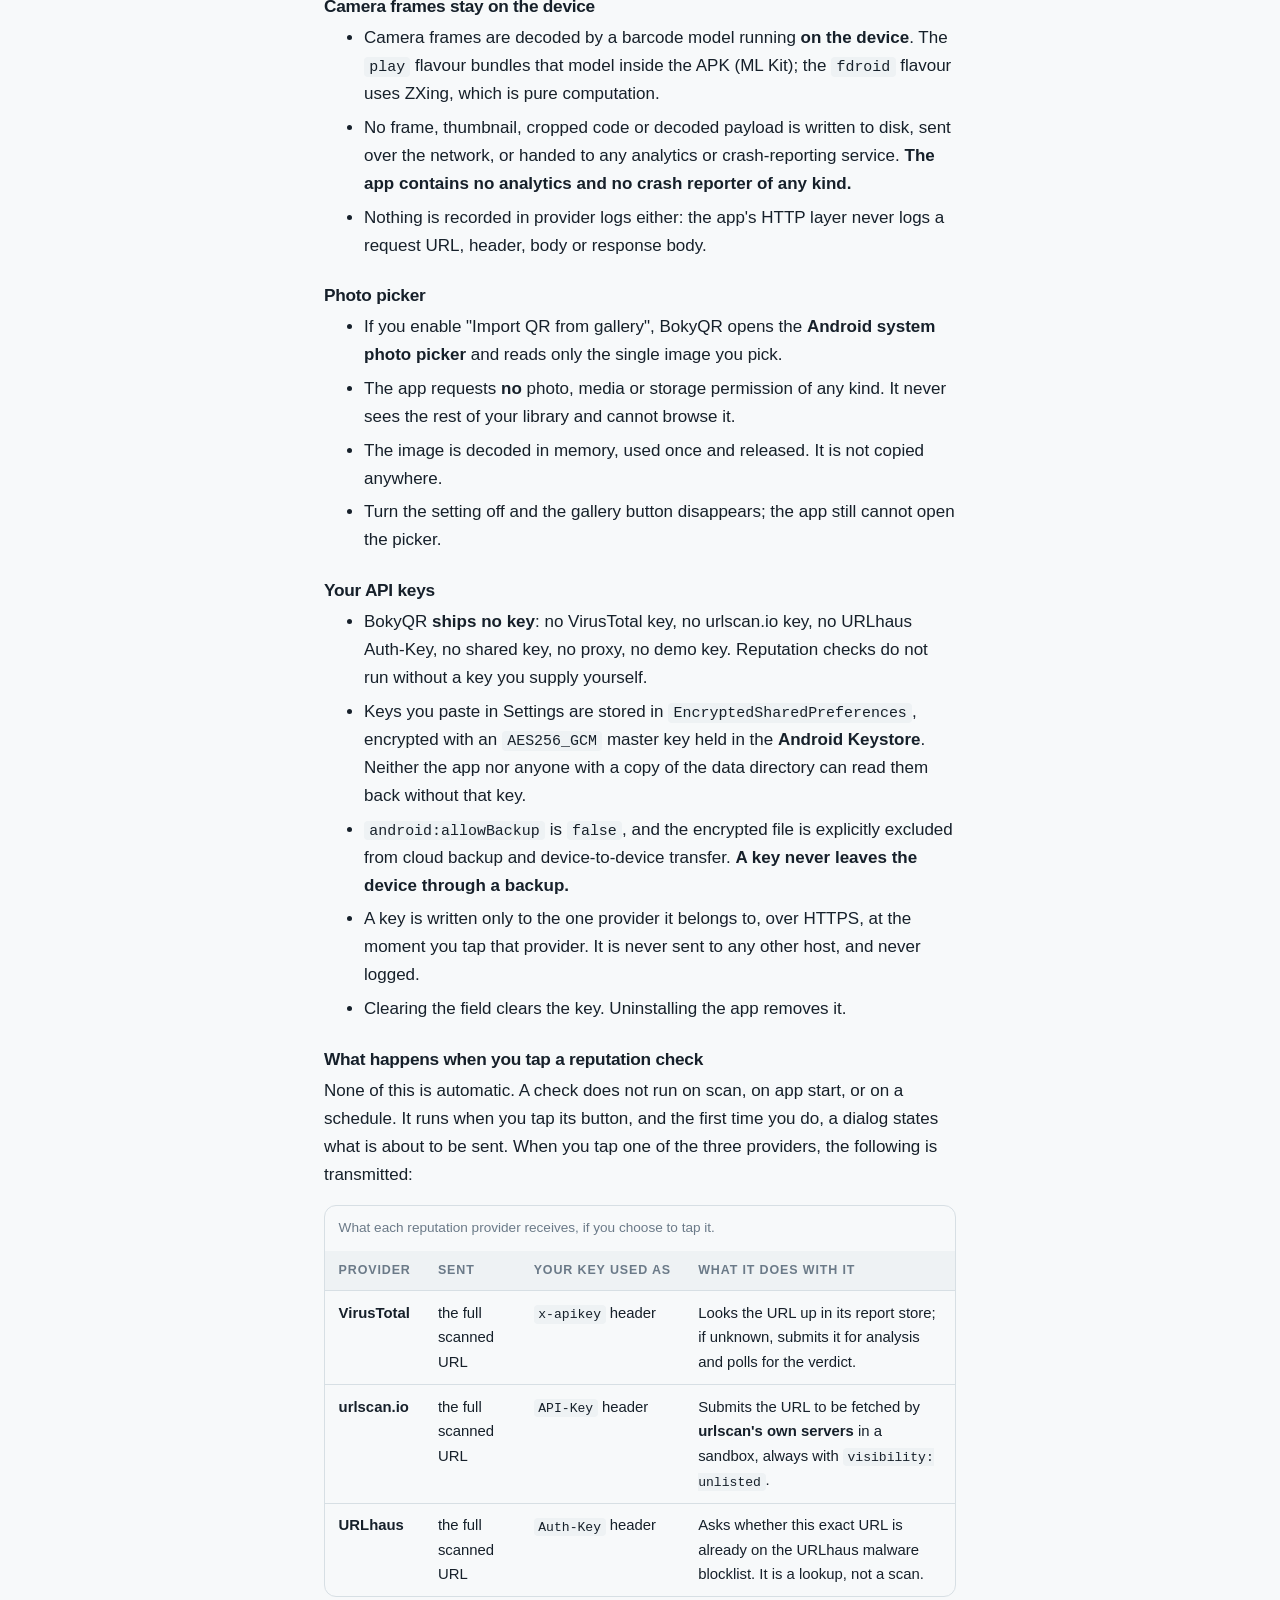
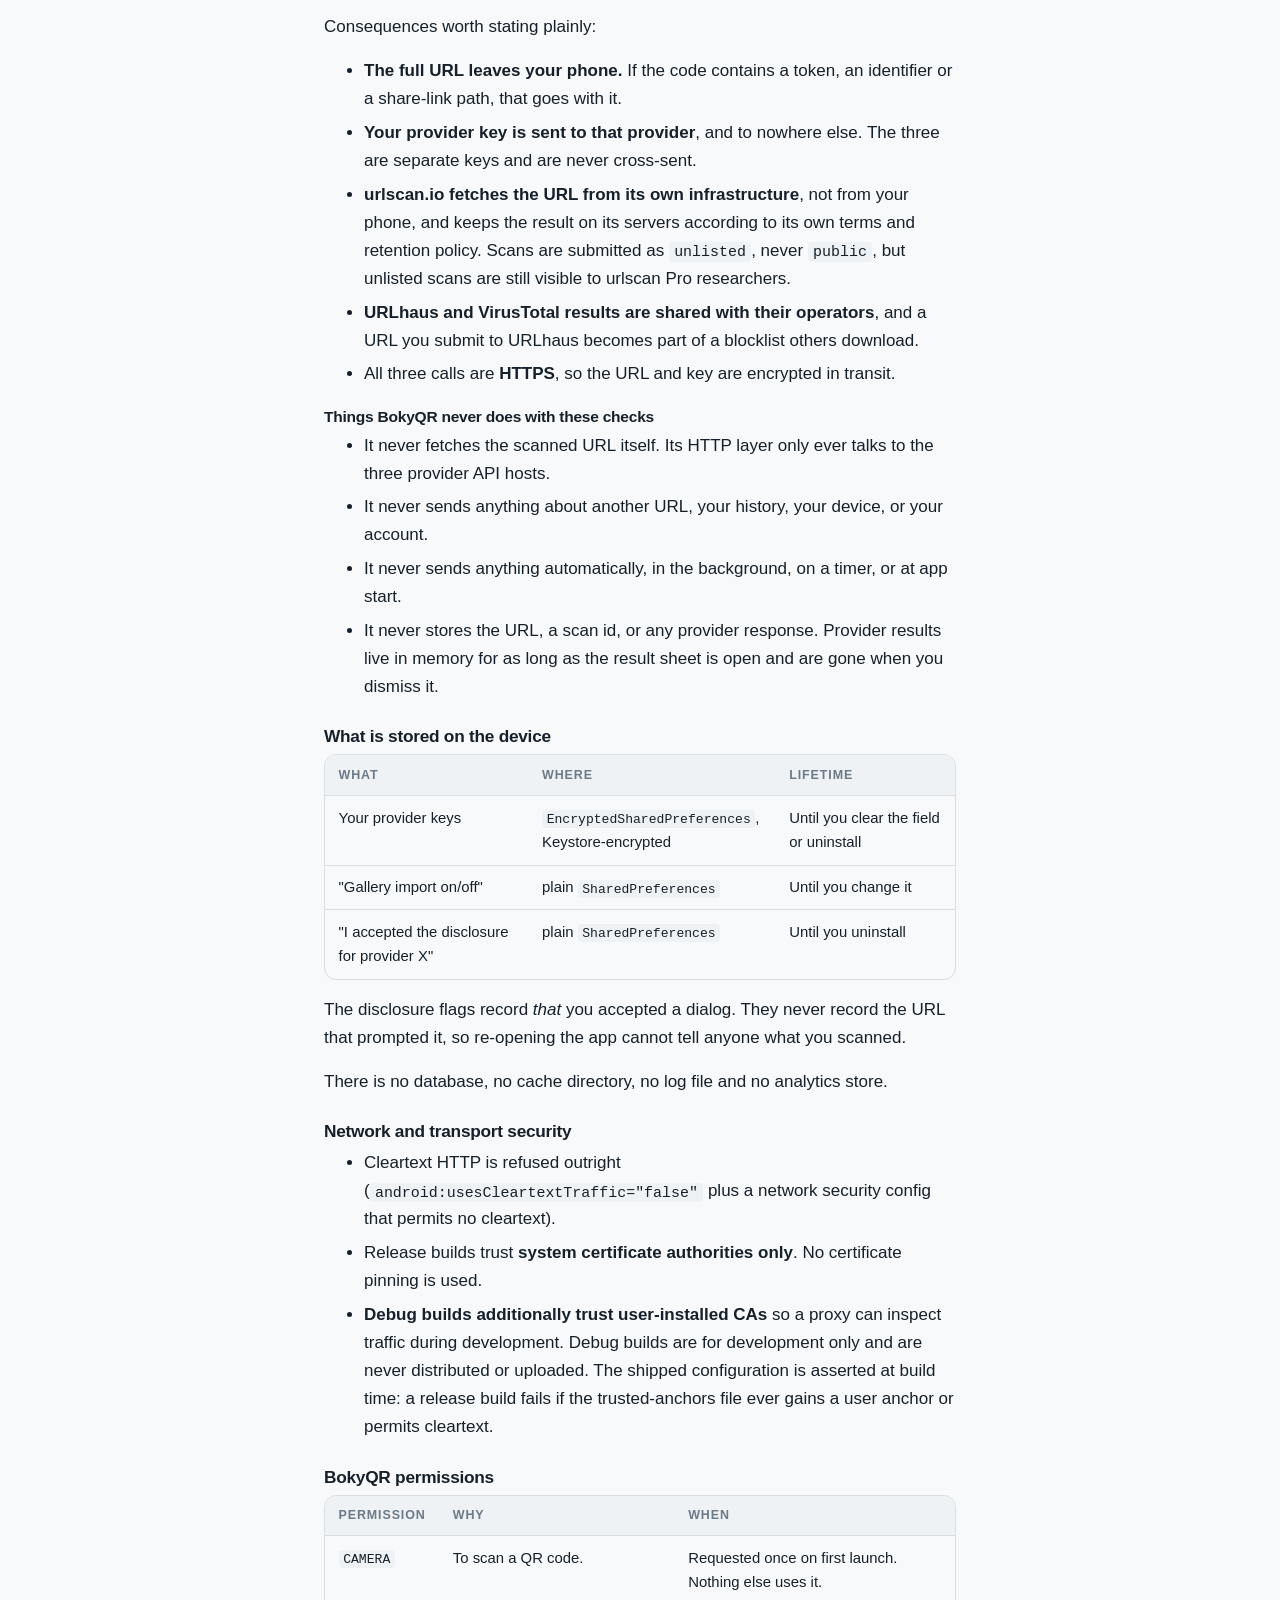
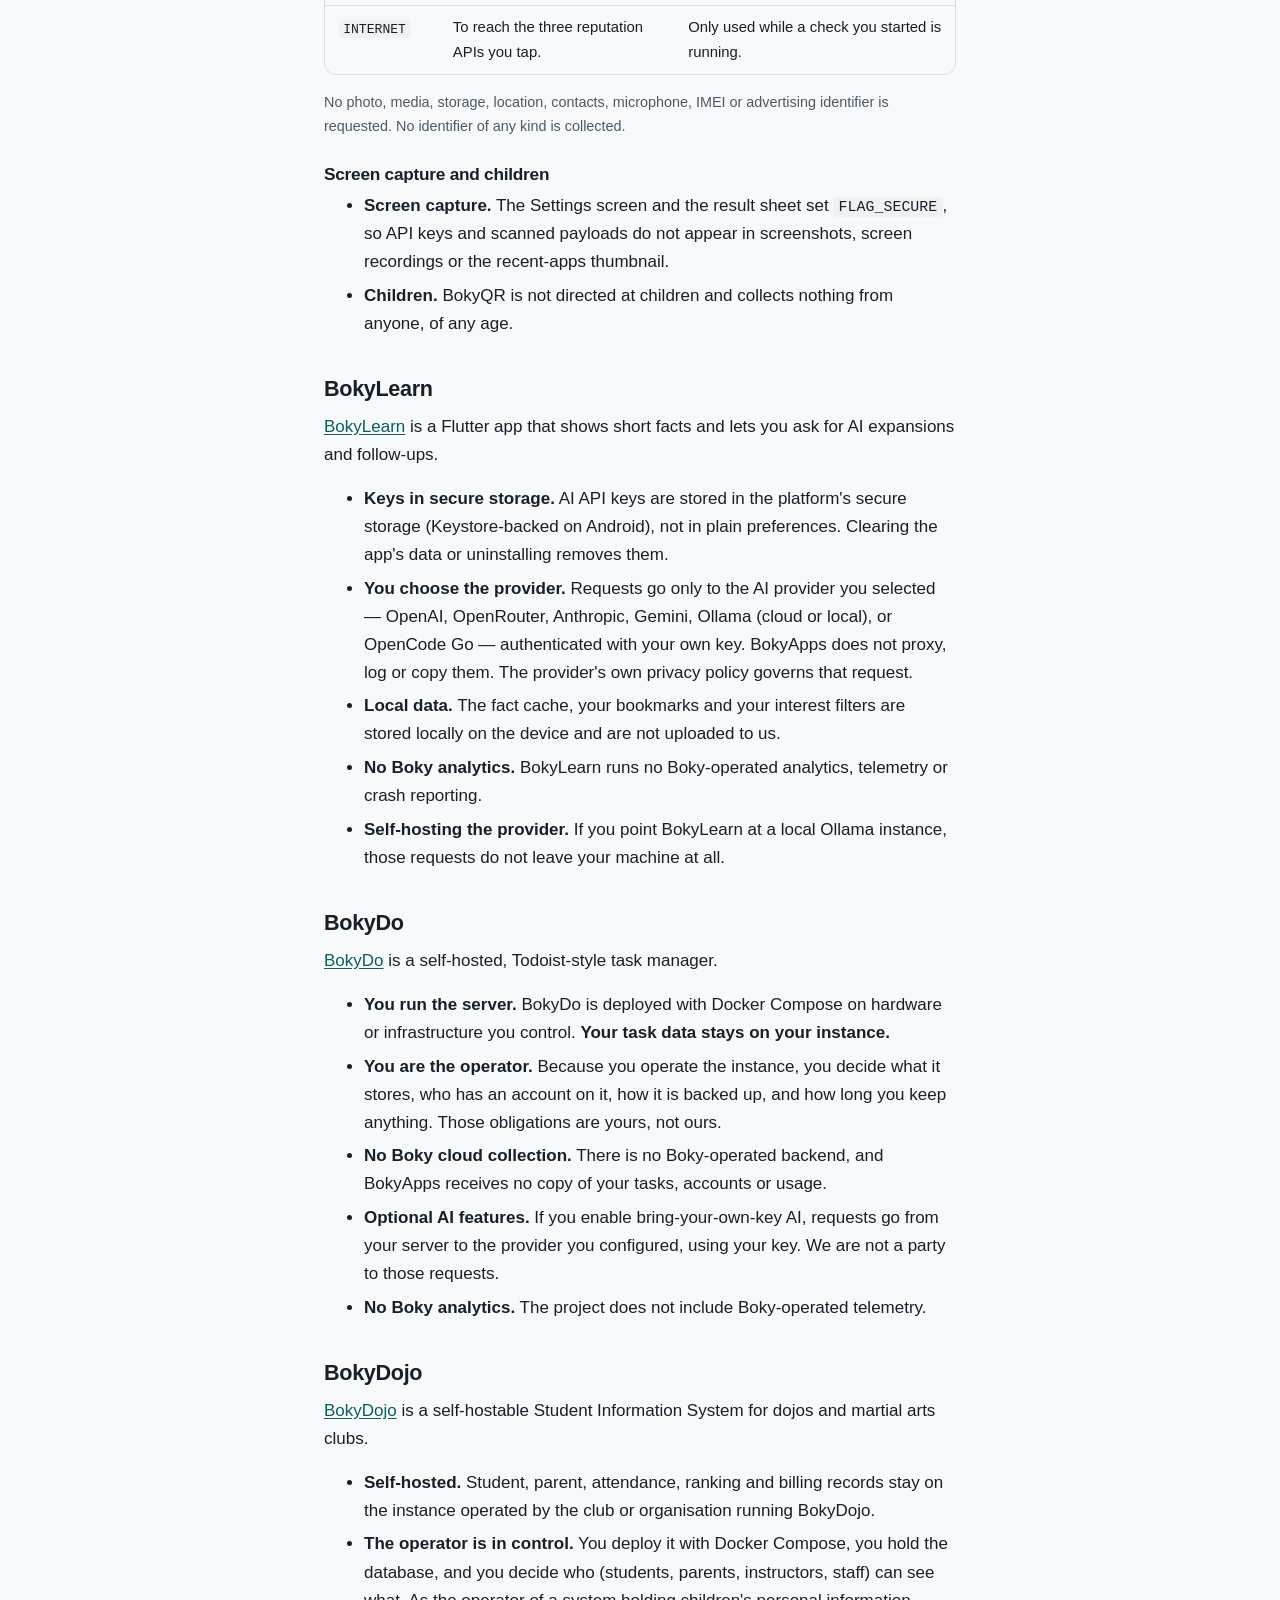
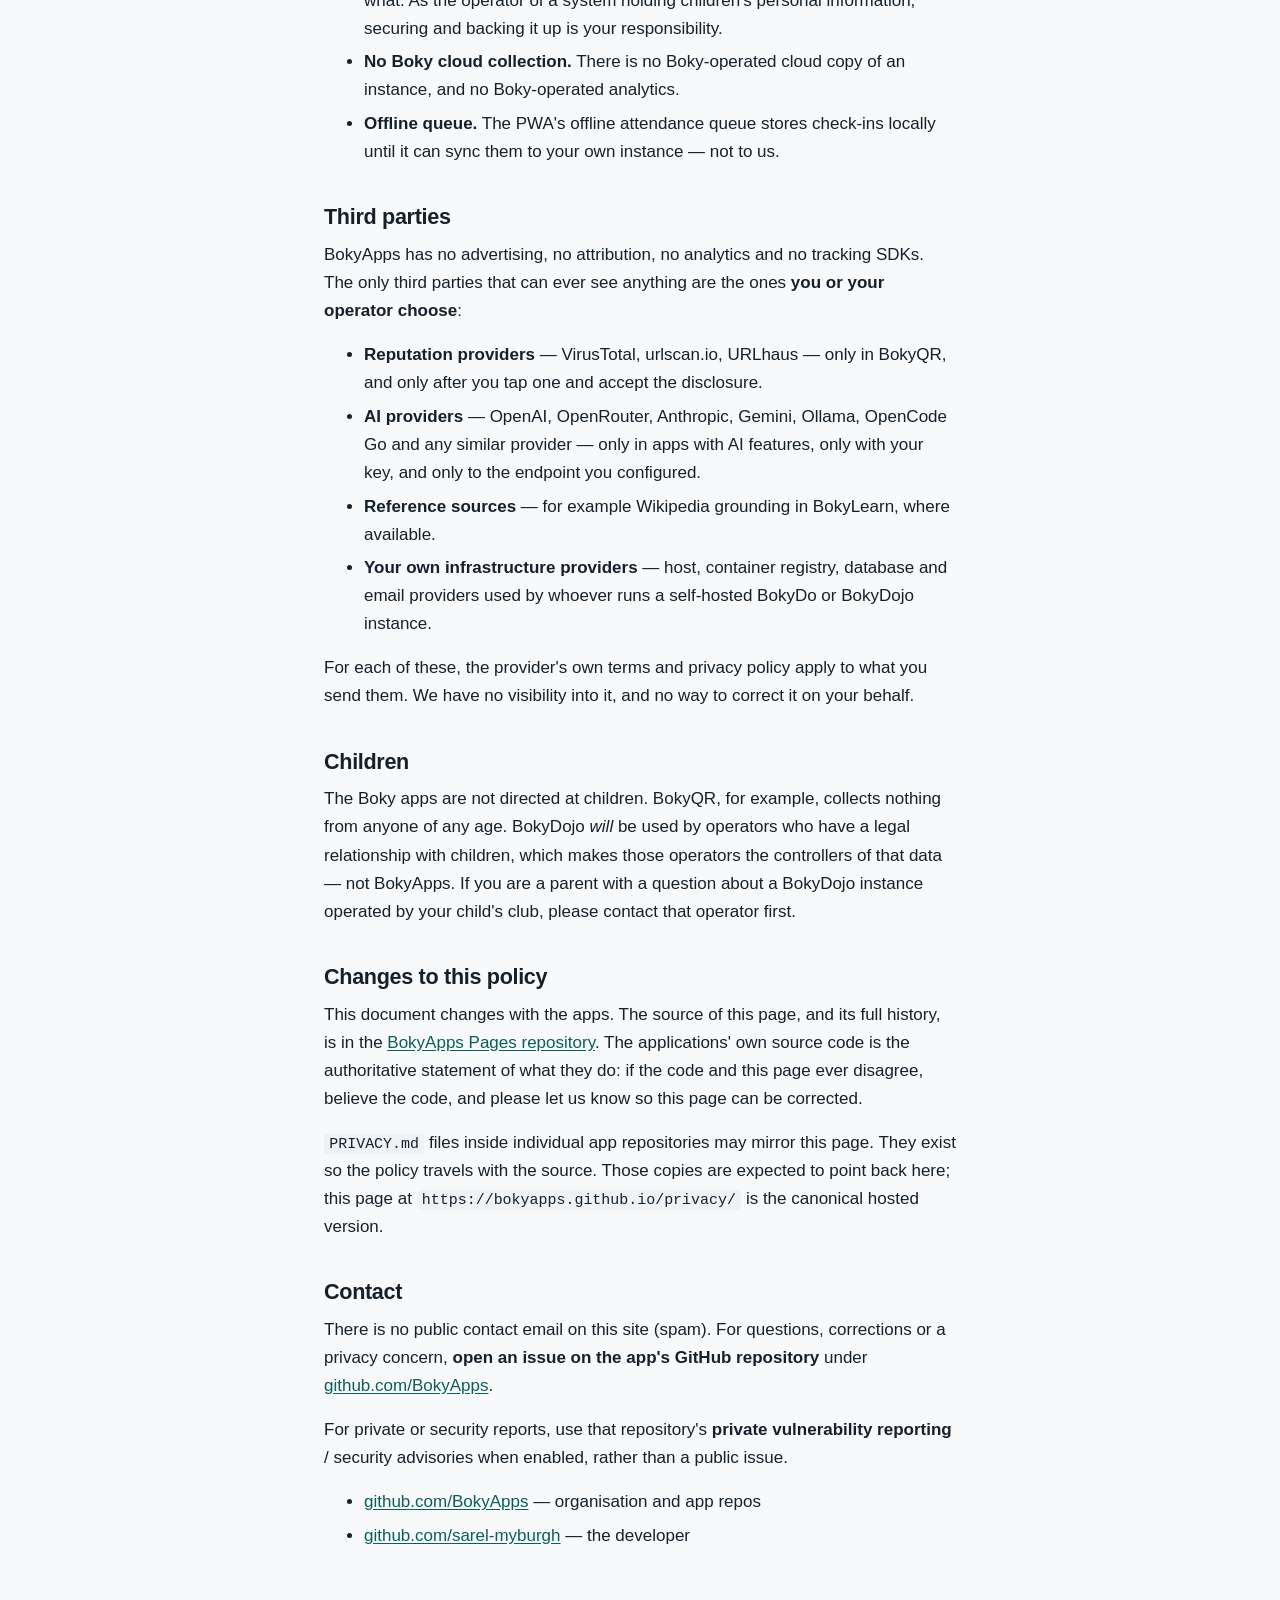
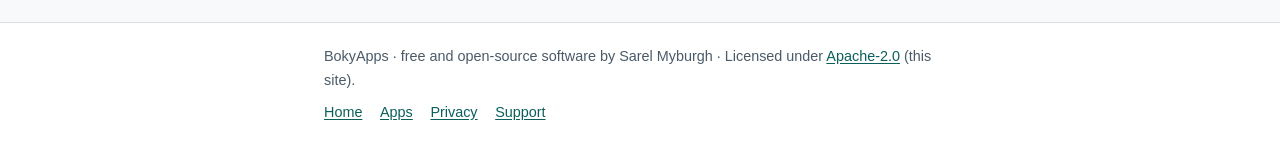
==== commit 0e01553c: "Drop contact email; point privacy and support at GitHub No public email on the site. Contact via iss" ====
--- a/privacy/index.html
+++ b/privacy/index.html
@@ -91,7 +91,7 @@
 
     <h2 id="bokyqr">BokyQR</h2>
     <p>
-      <a href="https://github.com/sarel-myburgh/BokyQR" rel="noopener">BokyQR</a> is an
+      <a href="https://github.com/BokyApps/BokyQR" rel="noopener">BokyQR</a> is an
       offline-first Android QR and barcode scanner. This section paraphrases the app's
       repository privacy policy.
     </p>
@@ -255,7 +255,7 @@
 
     <h2 id="bokylearn">BokyLearn</h2>
     <p>
-      <a href="https://github.com/sarel-myburgh/bokylearn" rel="noopener">BokyLearn</a> is a
+      <a href="https://github.com/BokyApps/BokyLearn" rel="noopener">BokyLearn</a> is a
       Flutter app that shows short facts and lets you ask for AI expansions and follow-ups.
     </p>
     <ul>
@@ -268,7 +268,7 @@
 
     <h2 id="bokydo">BokyDo</h2>
     <p>
-      <a href="https://github.com/sarel-myburgh/BokyDo" rel="noopener">BokyDo</a> is a
+      <a href="https://github.com/BokyApps/BokyDo" rel="noopener">BokyDo</a> is a
       self-hosted, Todoist-style task manager.
     </p>
     <ul>
@@ -281,7 +281,7 @@
 
     <h2 id="bokydojo">BokyDojo</h2>
     <p>
-      <a href="https://github.com/sarel-myburgh/BokyDojo" rel="noopener">BokyDojo</a> is a
+      <a href="https://github.com/BokyApps/BokyDojo" rel="noopener">BokyDojo</a> is a
       self-hostable Student Information System for dojos and martial arts clubs.
     </p>
     <ul>
@@ -334,16 +334,18 @@
 
     <h2 id="contact">Contact</h2>
     <p>
-      Questions, corrections or a privacy concern:
-      <span class="placeholder">[PLACEHOLDER: contact email]</span>
-    </p>
-    <p>
-      You can also raise a public issue, which is often the fastest route:
-    </p>
-    <ul>
-      <li><a href="https://github.com/BokyApps" rel="noopener">github.com/BokyApps</a> &mdash; the organisation</li>
+      There is no public contact email on this site (spam). For questions, corrections or a
+      privacy concern, <strong>open an issue on the app's GitHub repository</strong> under
+      <a href="https://github.com/BokyApps" rel="noopener">github.com/BokyApps</a>.
+    </p>
+    <p>
+      For private or security reports, use that repository's
+      <strong>private vulnerability reporting</strong> / security advisories when enabled,
+      rather than a public issue.
+    </p>
+    <ul>
+      <li><a href="https://github.com/BokyApps" rel="noopener">github.com/BokyApps</a> &mdash; organisation and app repos</li>
       <li><a href="https://github.com/sarel-myburgh" rel="noopener">github.com/sarel-myburgh</a> &mdash; the developer</li>
-      <li>Security reports: use the repository's private vulnerability reporting channel where available, rather than a public issue.</li>
     </ul>
 
   </div>
--- a/assets/style.css
+++ b/assets/style.css
@@ -514,3 +514,46 @@
   color: var(--fg-faint);
   word-break: break-all;
 }
+
+.addr-row {
+  display: flex;
+  flex-wrap: wrap;
+  align-items: stretch;
+  gap: .5rem;
+  margin: .65rem 0 0;
+}
+code.addr {
+  flex: 1 1 12rem;
+  display: block;
+  font-family: var(--mono);
+  font-size: .82rem;
+  color: var(--fg);
+  background: var(--bg-inset);
+  border: 1px solid var(--border);
+  border-radius: var(--radius-sm);
+  padding: .55rem .8rem;
+  word-break: break-all;
+}
+.copy-btn {
+  flex: 0 0 auto;
+  font: inherit;
+  font-size: .85rem;
+  font-weight: 600;
+  color: var(--accent-fg);
+  background: var(--accent-soft);
+  border: 1px solid var(--border-strong);
+  border-radius: var(--radius-sm);
+  padding: .45rem .85rem;
+  cursor: pointer;
+}
+.copy-btn:hover { border-color: var(--accent); }
+.copy-btn:focus-visible {
+  outline: 2px solid var(--accent);
+  outline-offset: 2px;
+}
+.support-item .small {
+  margin: .35rem 0 0;
+  font-size: .8rem;
+  color: var(--fg-faint);
+  min-height: 1.1em;
+}
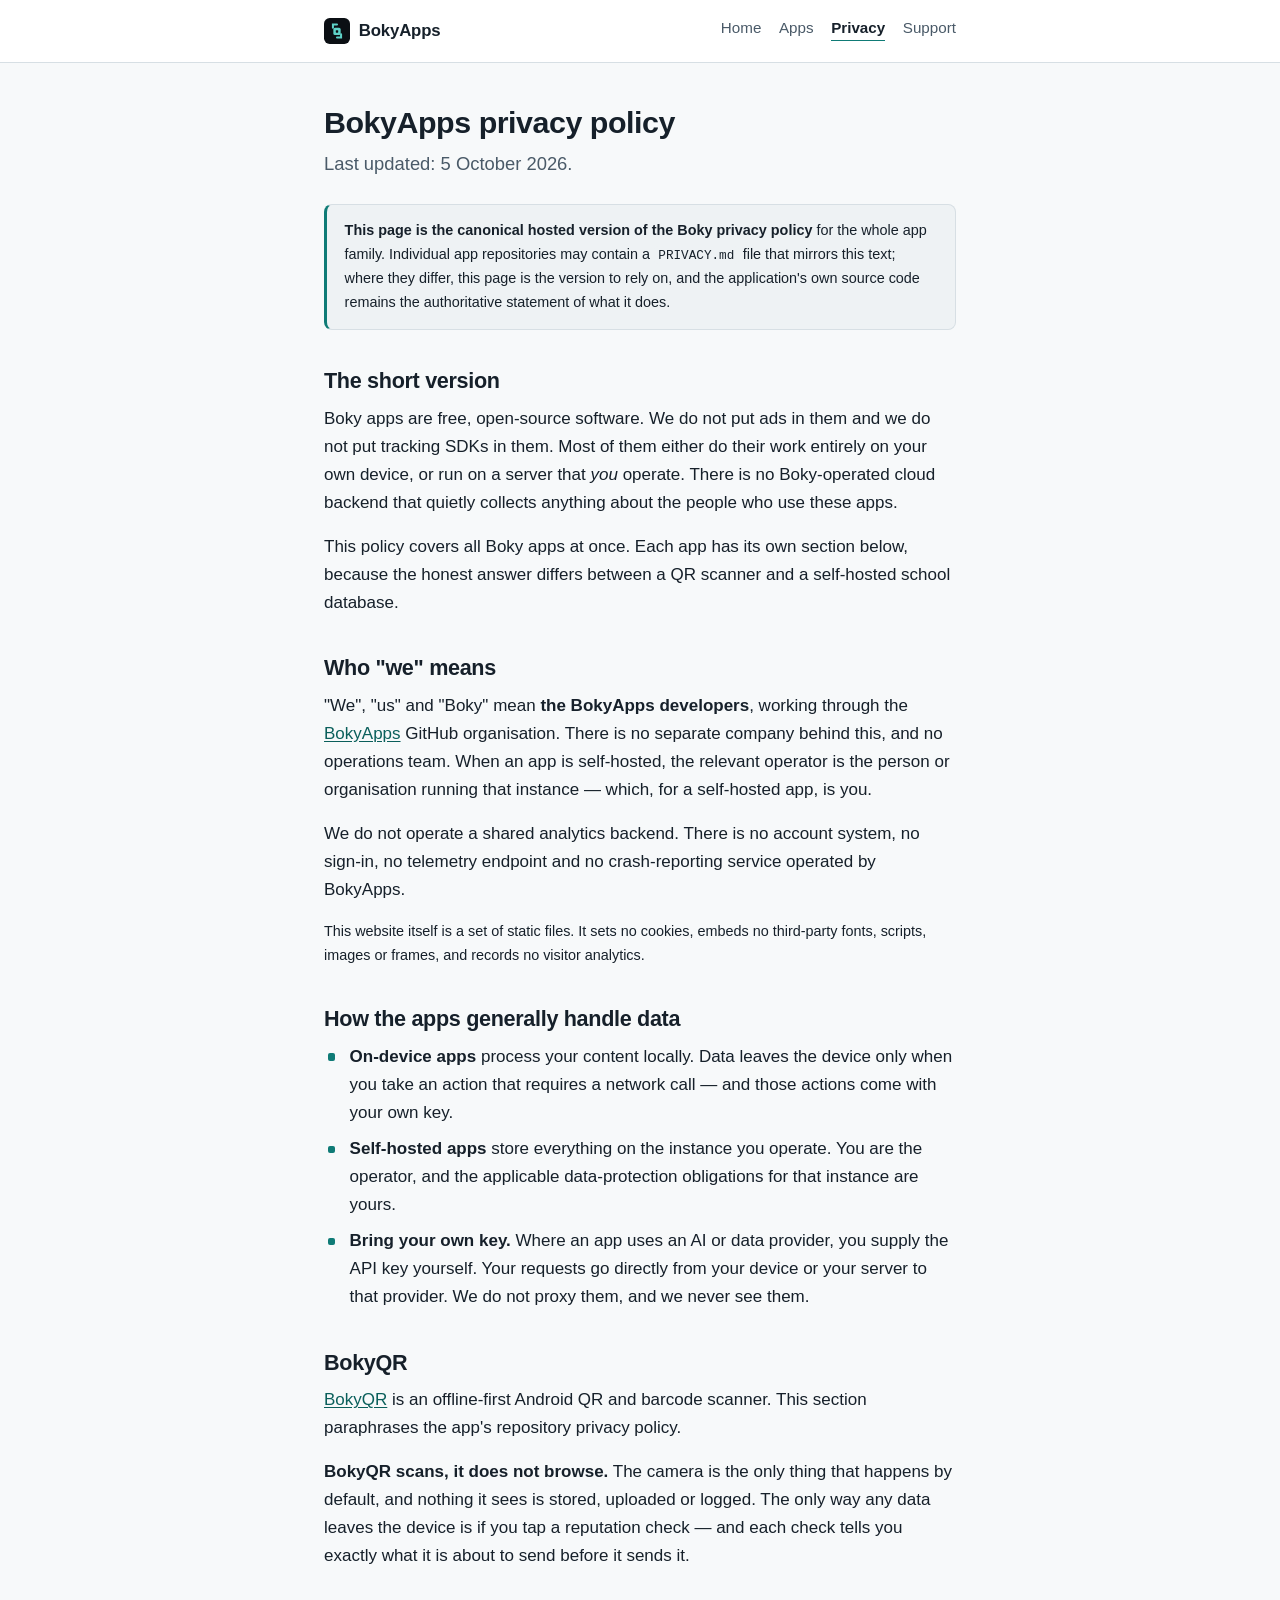
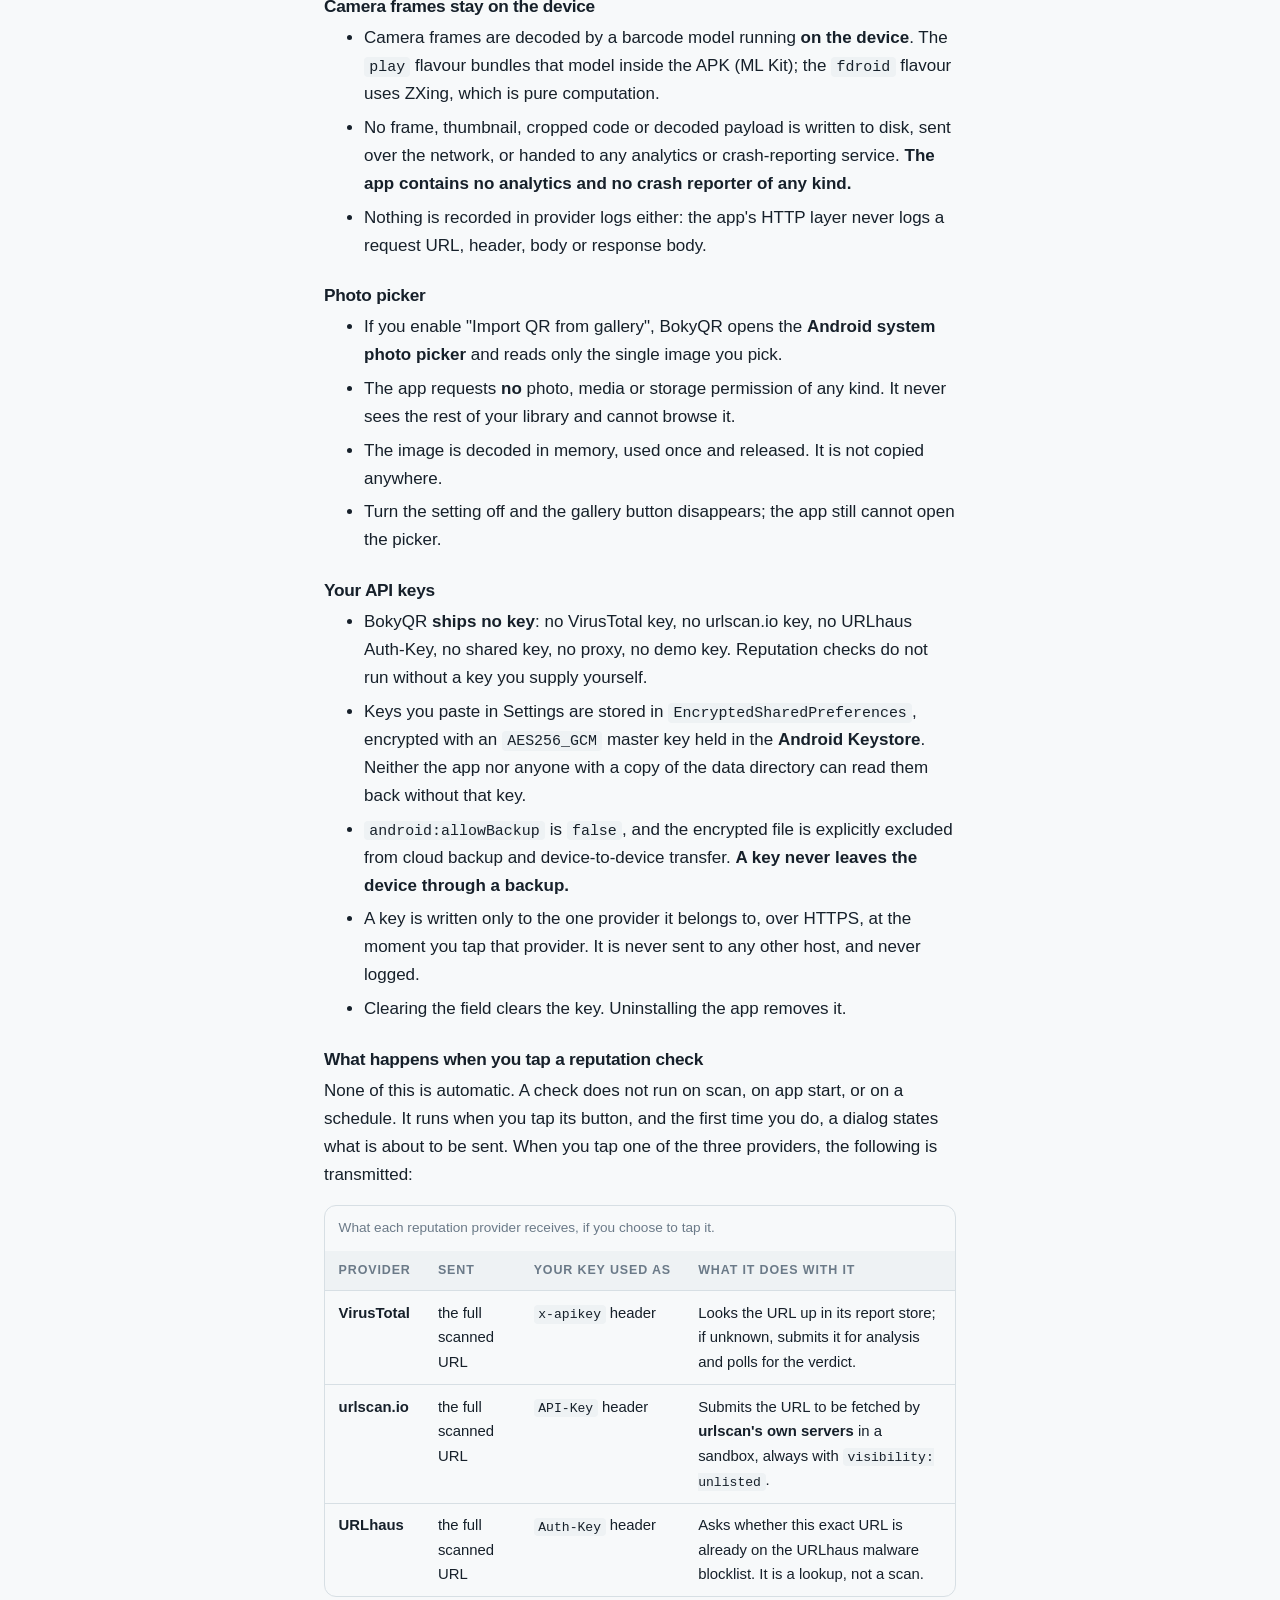
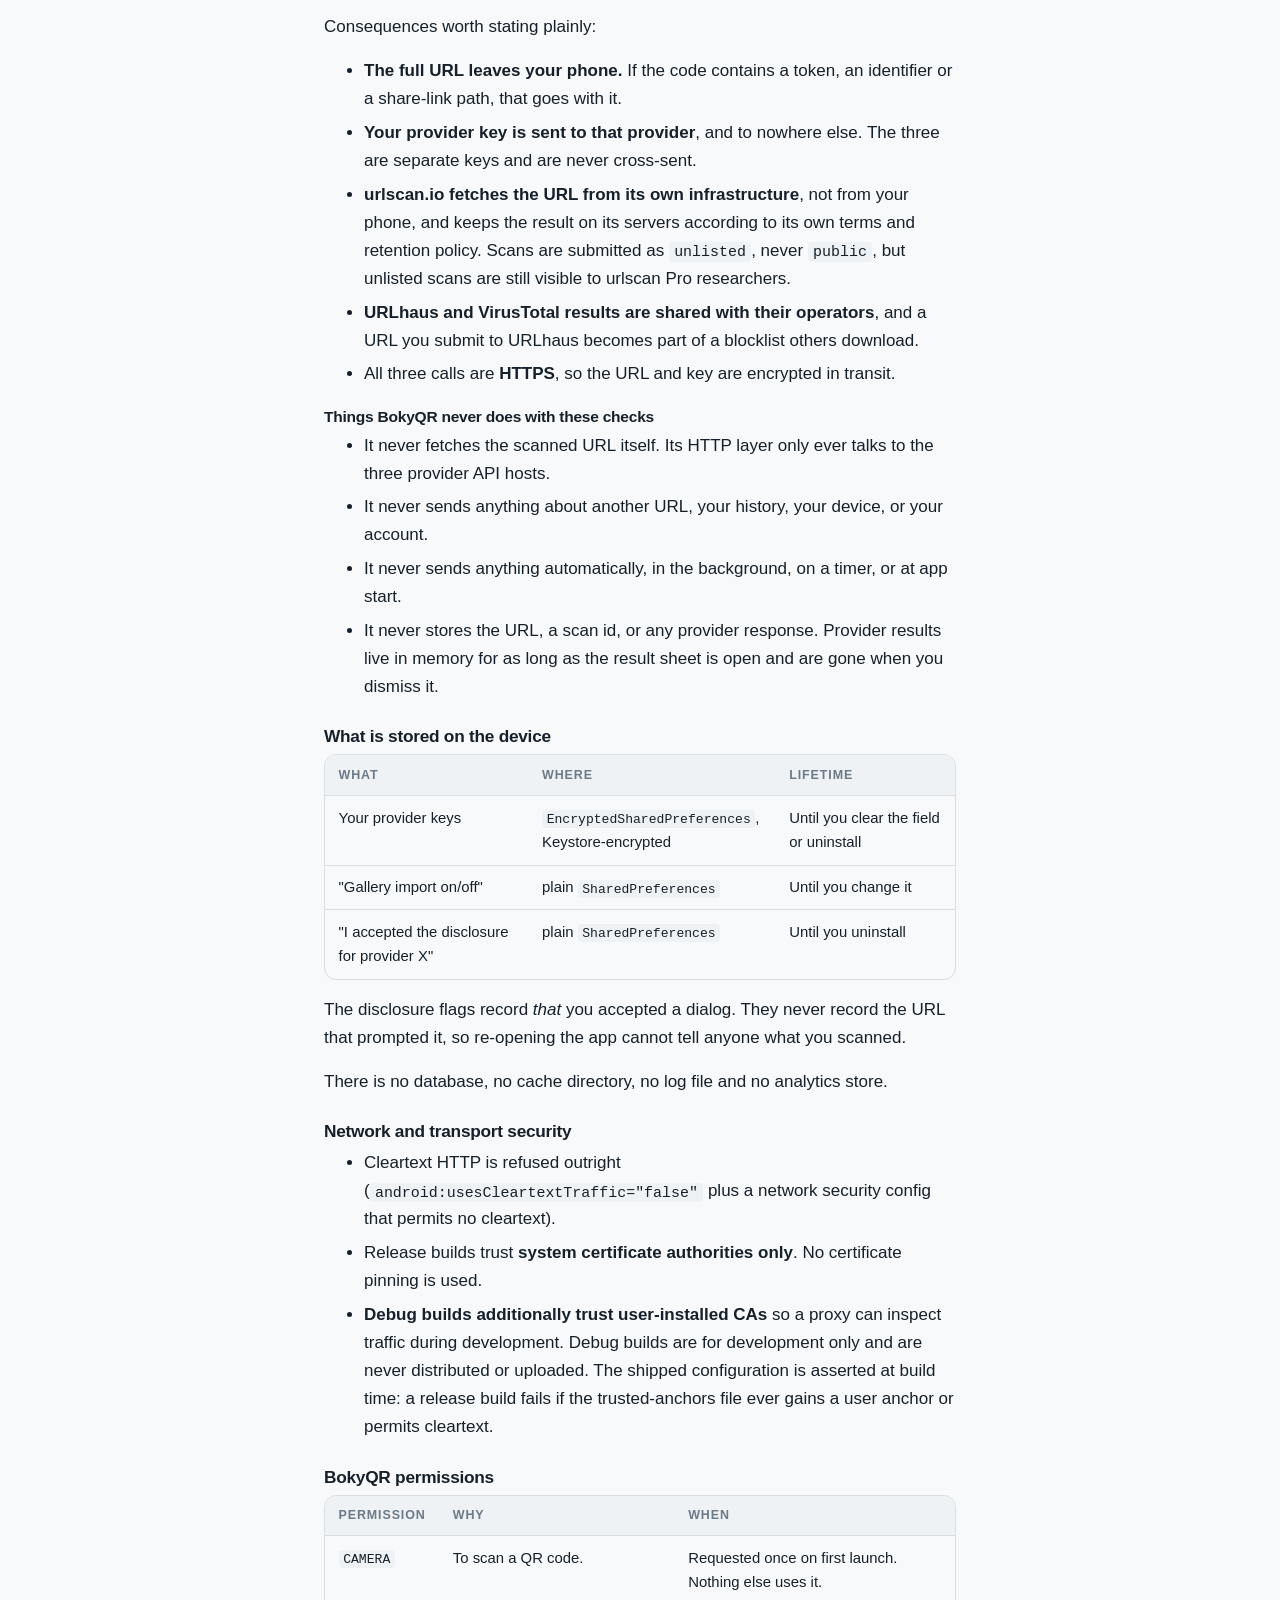
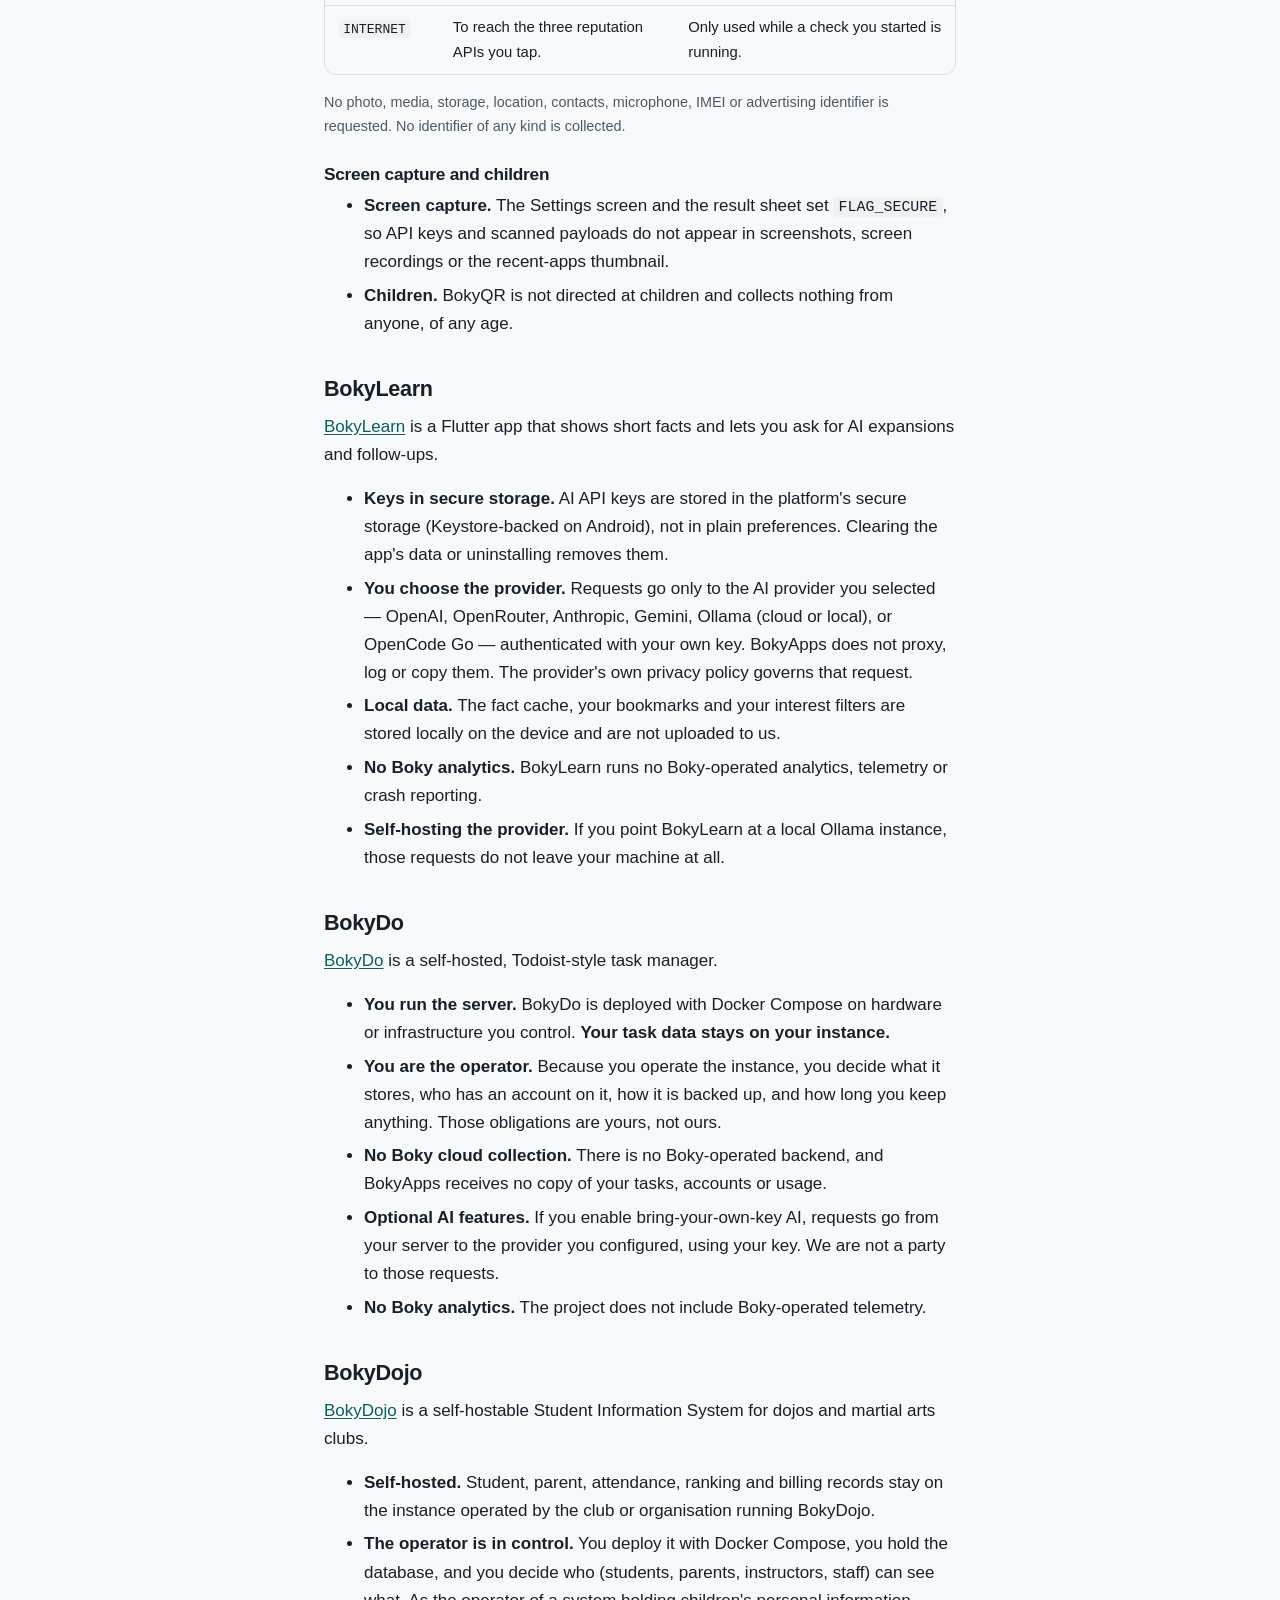
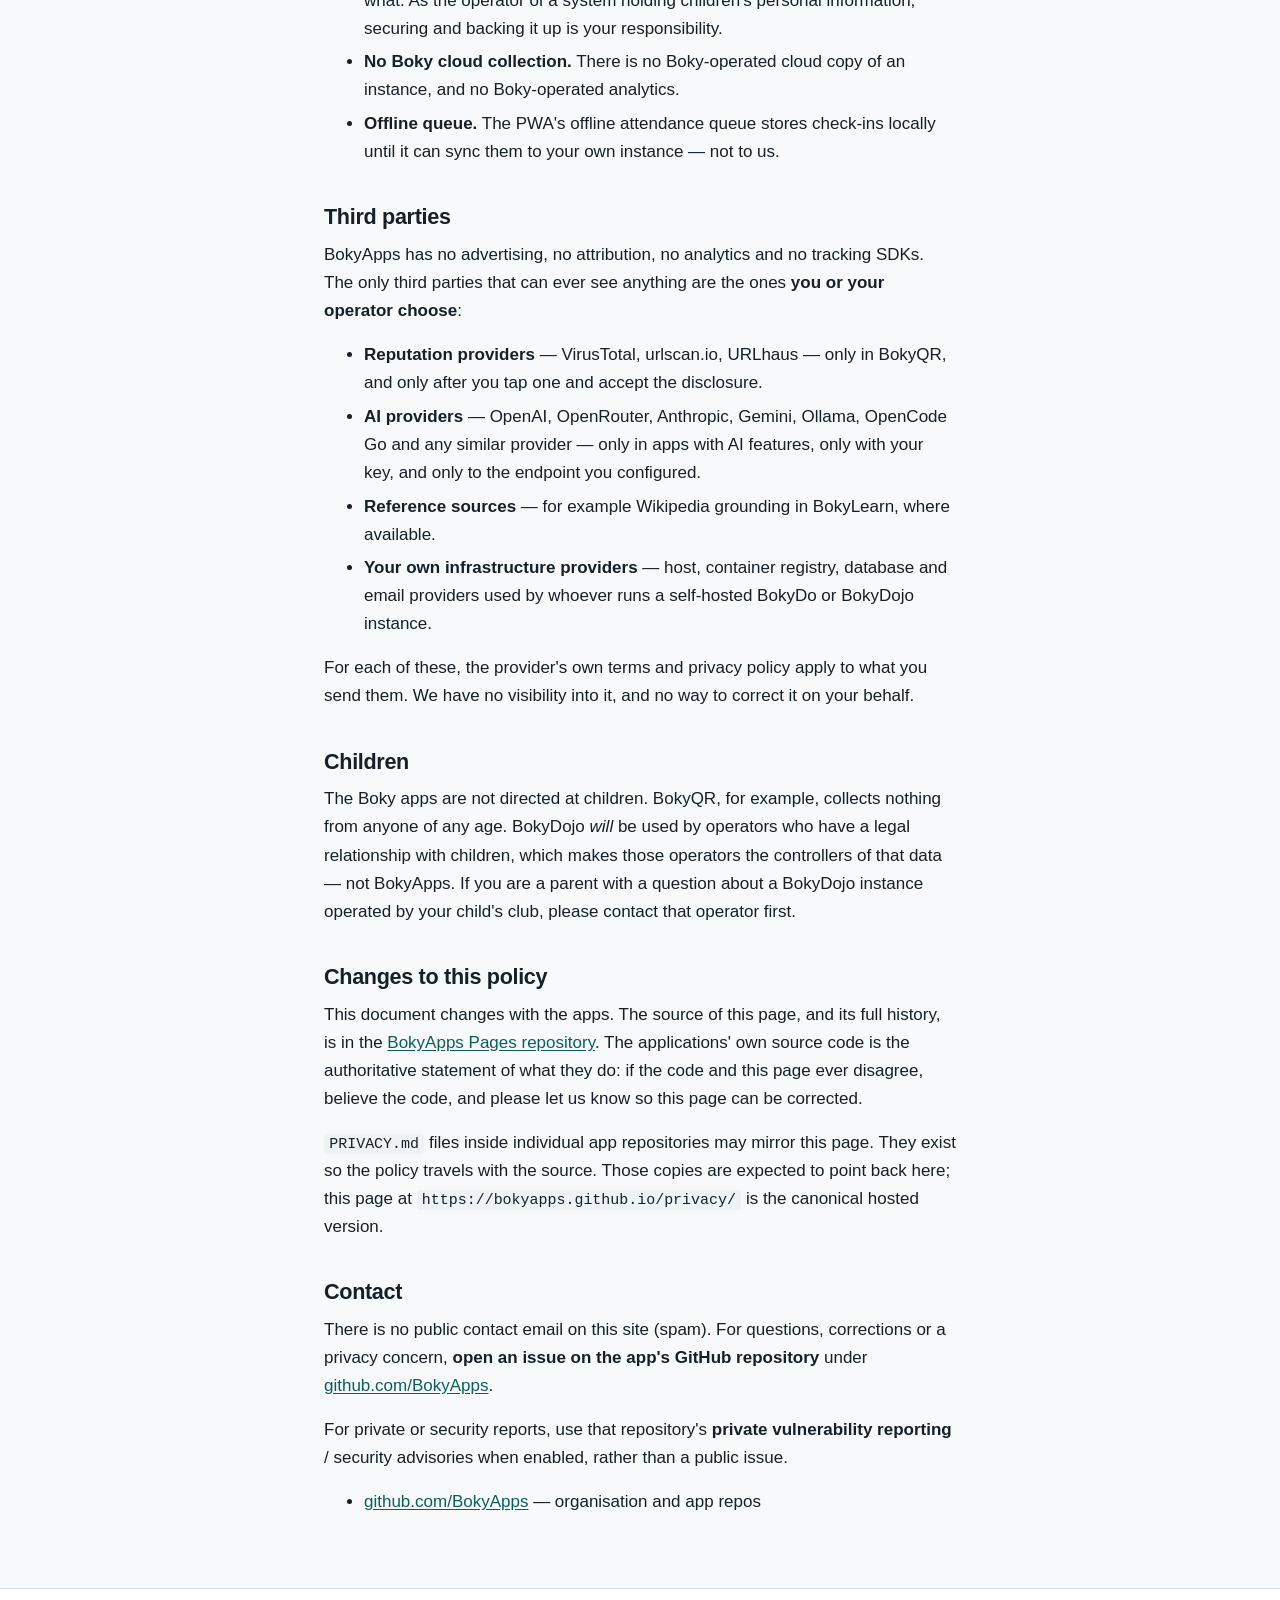
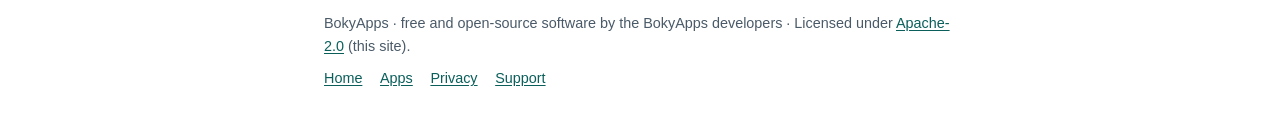
==== commit 4bb76481: "chore: remove personal name, attribute site to BokyApps" ====
--- a/privacy/index.html
+++ b/privacy/index.html
@@ -67,7 +67,7 @@
 
     <h2 id="who-we-are">Who "we" means</h2>
     <p>
-      "We", "us" and "Boky" mean <strong>Sarel Myburgh</strong>, working through the
+      "We", "us" and "Boky" mean <strong>the BokyApps developers</strong>, working through the
       <a href="https://github.com/BokyApps" rel="noopener">BokyApps</a> GitHub organisation.
       There is no separate company behind this, and no operations team. When an app is
       self-hosted, the relevant operator is the person or organisation running that
@@ -345,7 +345,6 @@
     </p>
     <ul>
       <li><a href="https://github.com/BokyApps" rel="noopener">github.com/BokyApps</a> &mdash; organisation and app repos</li>
-      <li><a href="https://github.com/sarel-myburgh" rel="noopener">github.com/sarel-myburgh</a> &mdash; the developer</li>
     </ul>
 
   </div>
@@ -354,7 +353,7 @@
 <footer class="site-footer">
   <div class="wrap">
     <p>
-      BokyApps &middot; free and open-source software by Sarel Myburgh &middot;
+      BokyApps &middot; free and open-source software by the BokyApps developers &middot;
       Licensed under <a href="https://www.apache.org/licenses/LICENSE-2.0" rel="noopener">Apache-2.0</a> (this site).
     </p>
     <ul>
